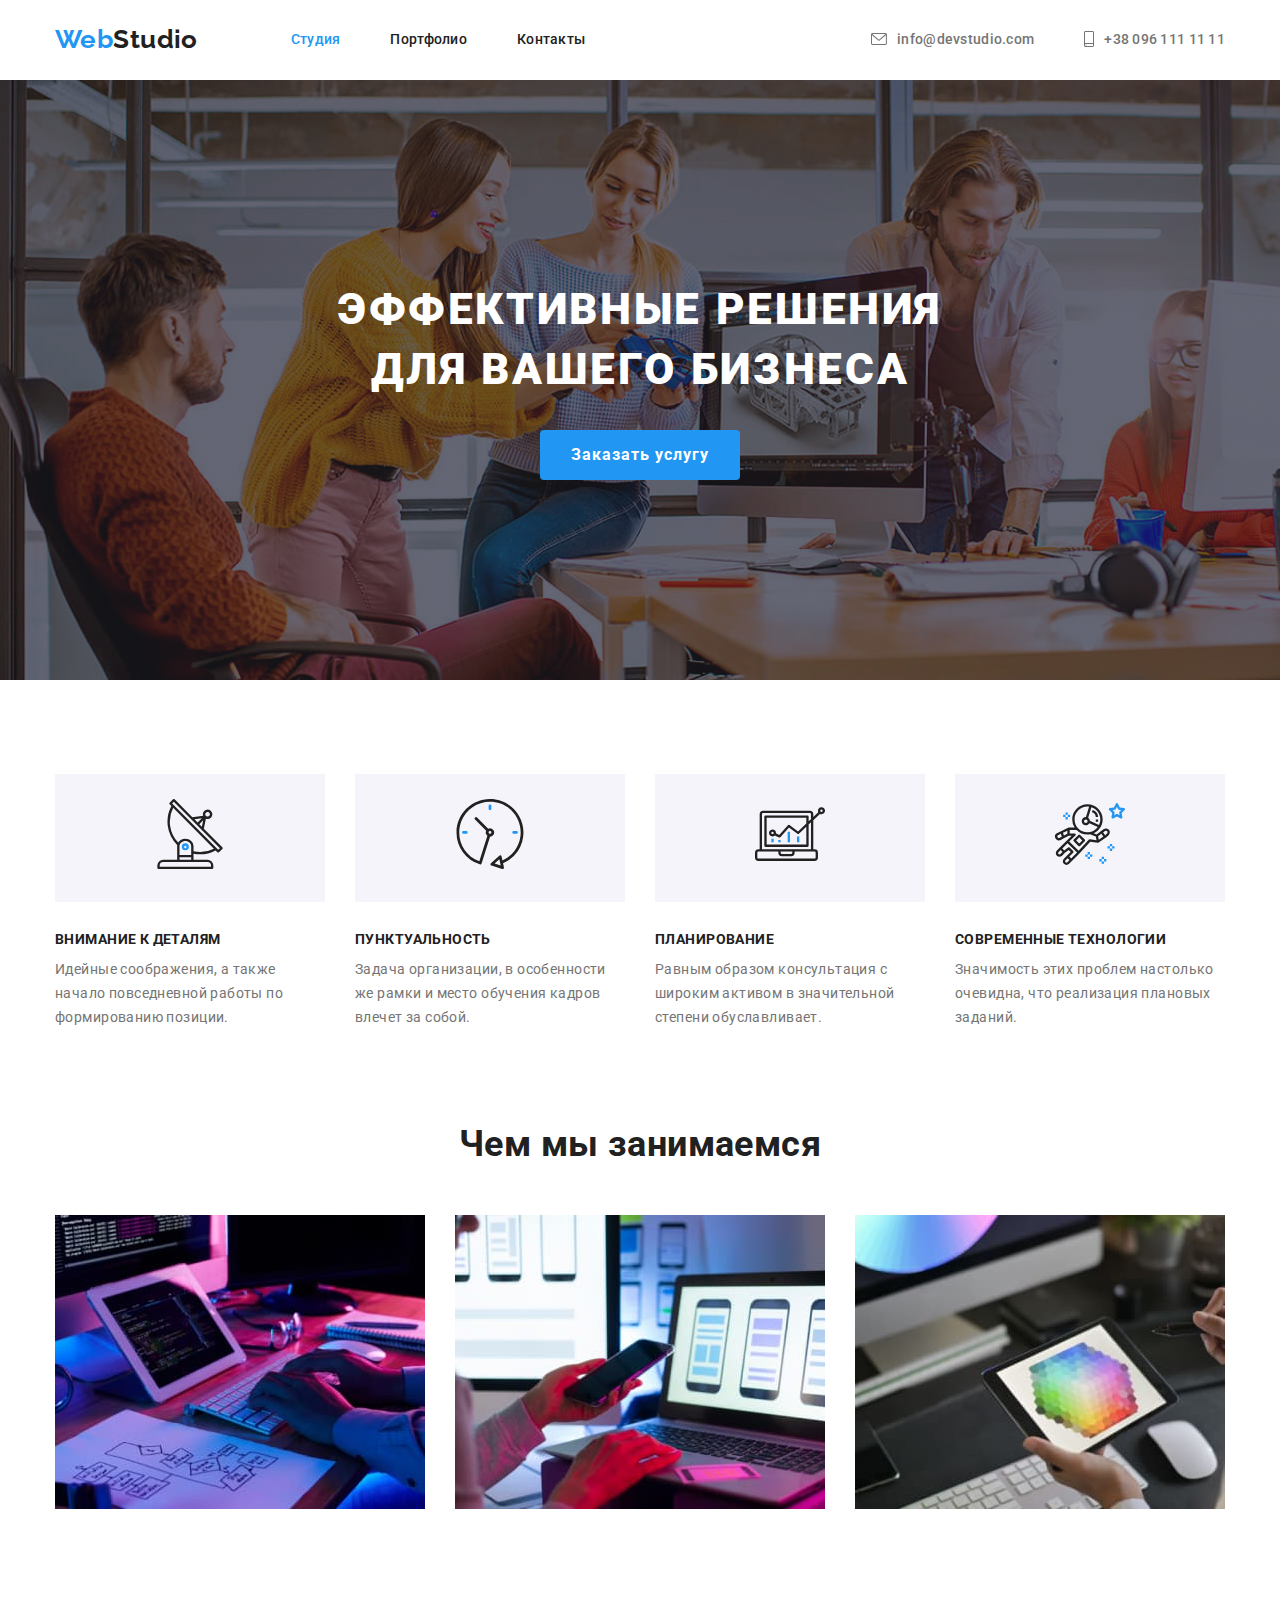
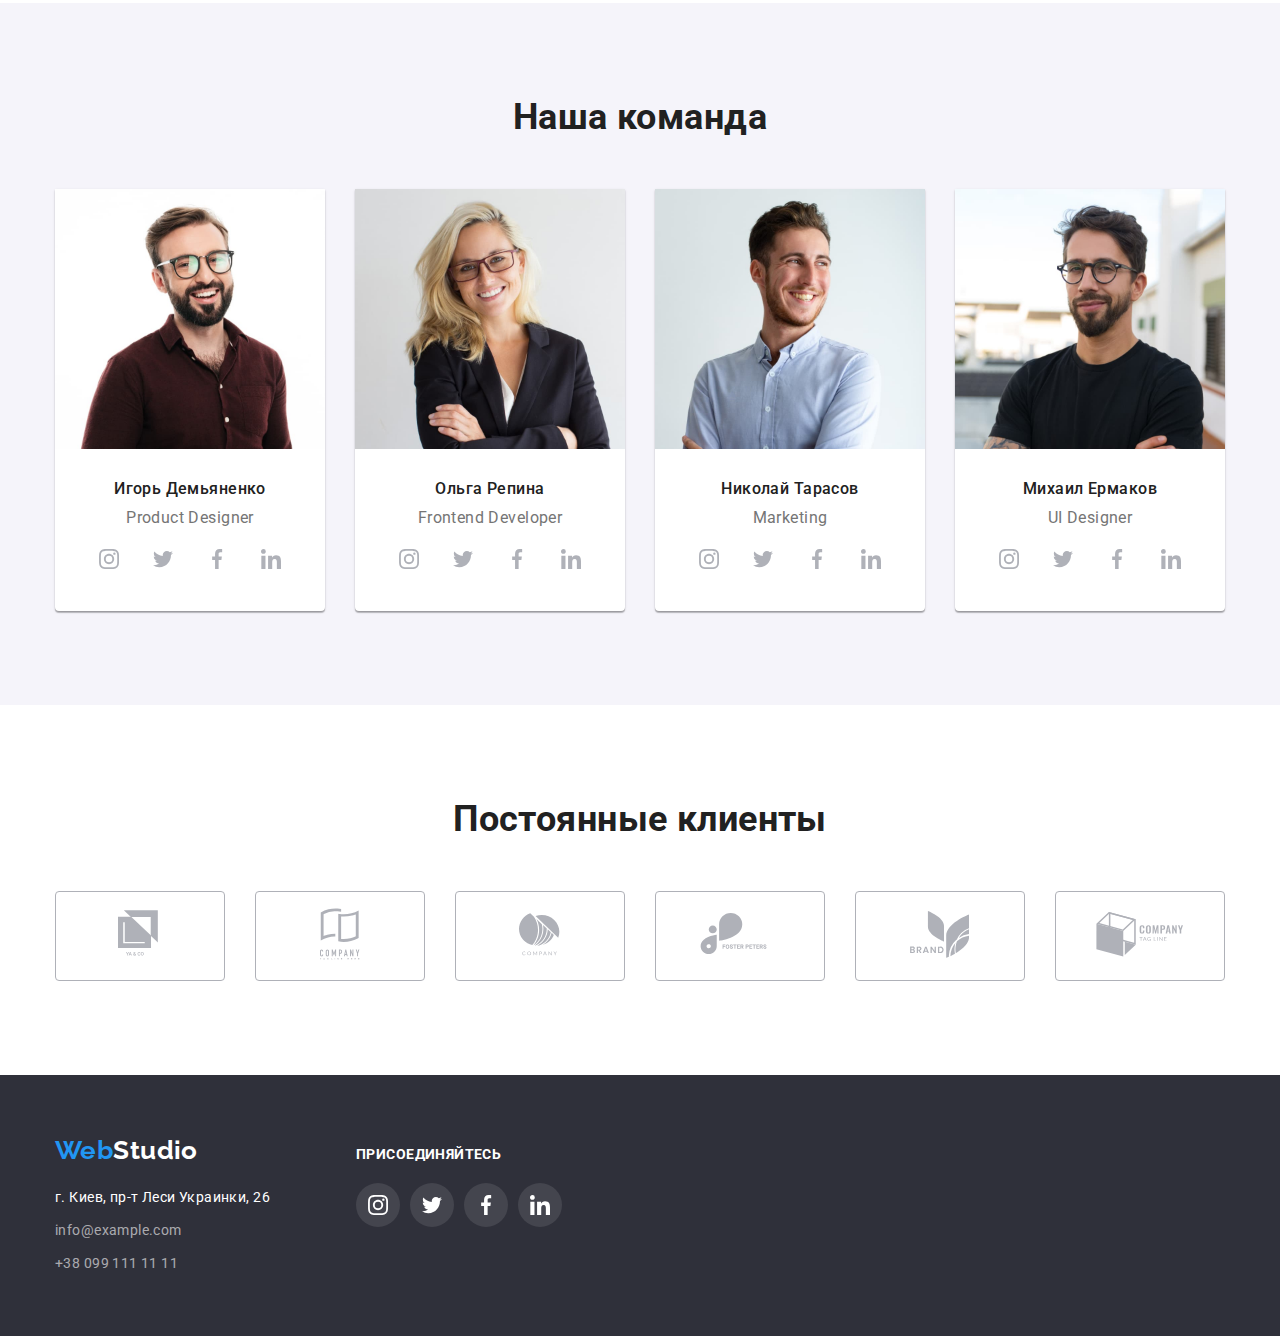
==== index.html @ cd3d58dd "Копия ДЗ3" ====
<!DOCTYPE html>
<html lang="ru">
  <head>
    <meta charset="UTF-8" />
    <meta name="viewport" content="width=device-width, initial-scale=1.0" />
    <title>WebStudio. Studio.</title>

    <!-- Подключаю шрифты проекта -->
    <link
      href="https://fonts.googleapis.com/css2?family=Raleway:wght@700&family=Roboto:wght@400;500;700;900&display=swad"
      rel="stylesheet"
    />

    <!-- Нормализатор из конспекта -->
    <link
      rel="stylesheet"
      href="https://cdnjs.cloudflare.com/ajax/libs/modern-normalize/0.7.0/modern-normalize.min.css"
    />

    <!-- Мой файл стилей -->
    <link rel="stylesheet" href="./css/styles.css" />
  </head>
  <body class="studio-page">
    <!--Верхняя линия-->
    <header class="section header">
      <div class="container topline flexbox">
        <nav class="studio-nav nomargin flexbox">
          <a href="" class="link logo">
            <span class="logo-part-one">Web</span>Studio</a
          >

          <ul class="list studio-list-page flexbox">
            <li class="item">
              <a href="./index.html" class="link current">Студия</a>
            </li>
            <li class="item">
              <a href="./portfolio.html" class="link">Портфолио</a>
            </li>
            <li class="item">
              <a href="" class="link">Контакты</a>
            </li>
          </ul>
        </nav>
        <ul class="list studio-list-contacts flexbox">
          <li class="item">
            <a href="mailto:info@devstudio.com" class="link flexbox">
              <svg class="contact-mail-icon">
                <use href="./images/sprite.svg#icon-envelope"></use>
              </svg>
              info@devstudio.com</a
            >
          </li>
          <li class="item">
            <a href="tel:+380961111111" class="link flexbox">
              <svg class="contact-tell-icon">
                <use href="./images/sprite.svg#icon-smartphone"></use>
              </svg>
              +38 096 111 11 11</a
            >
          </li>
        </ul>
      </div>
    </header>
    <main>
      <!--Шапка-->
      <section class="section primary">
        <div class="background">
          <h1 class="title nomargin">
            Эффективные решения <br />
            для вашего бизнеса
          </h1>
          <!-- <a href="#" class="primary-button">Заказать услугу</a> -->
          <button type="button" class="button">Заказать услугу</button>
        </div>
      </section>

      <!--Особенности-->
      <section class="section features">
        <h2 class="visually-hidden">Особенности</h2>
        <div class="container">
          <ul class="features-list list flexbox">
            <li class="features-card">
              <div class="features-image">
                <svg class="features-icon">
                  <use href="./images/sprite.svg#icon-feature-1"></use>
                </svg>
              </div>
              <h3 class="title">Внимание к деталям</h3>
              <p class="text nomargin">
                Идейные соображения, а также начало повседневной работы по
                формированию позиции.
              </p>
            </li>
            <li class="features-card">
              <div class="features-image">
                <svg class="features-icon">
                  <use href="./images/sprite.svg#icon-feature-2"></use>
                </svg>
              </div>
              <h3 class="title">Пунктуальность</h3>
              <p class="text nomargin">
                Задача организации, в особенности же рамки и место обучения
                кадров влечет за собой.
              </p>
            </li>
            <li class="features-card">
              <div class="features-image">
                <svg class="features-icon">
                  <use href="./images/sprite.svg#icon-feature-3"></use>
                </svg>
              </div>
              <h3 class="title">Планирование</h3>
              <p class="text nomargin">
                Равным образом консультация с широким активом в значительной
                степени обуславливает.
              </p>
            </li>
            <li class="features-card">
              <div class="features-image">
                <svg class="features-icon">
                  <use href="./images/sprite.svg#icon-feature-4"></use>
                </svg>
              </div>
              <h3 class="title">Современные технологии</h3>
              <p class="text nomargin">
                Значимость этих проблем настолько очевидна, что реализация
                плановых заданий.
              </p>
            </li>
          </ul>
        </div>
      </section>

      <!--Чем мы занимаемся-->
      <section class="section activity">
        <div class="container">
          <h2 class="title">Чем мы занимаемся</h2>
          <ul class="list activity-list flexbox wrap">
            <li class="activity-card flexbox">
              <img
                src="./images/ourwork-1.jpg"
                alt="Рабочее место. Видны руки человека на клавиатуре, монитор, планшет, схема на листе бумаги А4."
                width="370"
              />
            </li>
            <li class="activity-card flexbox">
              <img
                src="./images/ourwork-2.jpg"
                alt="Телефон в руке человека. На экране ноутбука три дисплея мобильного телефона."
                width="370"
              />
            </li>
            <li class="activity-card flexbox">
              <img
                src="./images/ourwork-3.jpg"
                alt="Экран ноутбука с цветовой палитрой в виде шестиугольника."
                width="370"
              />
            </li>
          </ul>
        </div>
      </section>

      <!--Наша команда-->
      <section class="section team">
        <div class="container">
          <h2 class="title">Наша команда</h2>
          <ul class="list team-list flexbox wrap">
            <li class="team-card flexbox">
              <img
                src="./images/ourteam-1.jpg"
                alt="Фото члена команды"
                width="270"
              />
              <div class="team-card-title">
                <h3 class="title nomargin">Игорь Демьяненко</h3>

                <p class="text nomargin">Product Designer</p>
                <ul class="list social-list flexbox">
                  <li class="social-item">
                    <a href="" class="social-link flexbox">
                      <svg class="social-icon">
                        <use href="./images/sprite.svg#icon-instagram"></use>
                      </svg>
                    </a>
                  </li>
                  <li class="social-item">
                    <a href="" class="social-link flexbox">
                      <svg class="social-icon">
                        <use href="./images/sprite.svg#icon-twitter"></use>
                      </svg>
                    </a>
                  </li>
                  <li class="social-item">
                    <a href="" class="social-link flexbox">
                      <svg class="social-icon">
                        <use href="./images/sprite.svg#icon-facebook"></use>
                      </svg>
                    </a>
                  </li>
                  <li class="social-item">
                    <a href="" class="social-link flexbox">
                      <svg class="social-icon">
                        <use href="./images/sprite.svg#icon-linkedin"></use>
                      </svg>
                    </a>
                  </li>
                </ul>
              </div>
            </li>
            <li class="team-card flexbox">
              <img
                src="./images/ourteam-2.jpg"
                alt="Член команды"
                width="270"
              />

              <div class="team-card-title">
                <h3 class="title nomargin">Ольга Репина</h3>
                <p class="text nomargin">Frontend Developer</p>
                <ul class="list social-list flexbox">
                  <li class="social-item">
                    <a href="" class="social-link flexbox">
                      <svg class="social-icon">
                        <use href="./images/sprite.svg#icon-instagram"></use>
                      </svg>
                    </a>
                  </li>
                  <li class="social-item">
                    <a href="" class="social-link flexbox">
                      <svg class="social-icon">
                        <use href="./images/sprite.svg#icon-twitter"></use>
                      </svg>
                    </a>
                  </li>
                  <li class="social-item">
                    <a href="" class="social-link flexbox">
                      <svg class="social-icon">
                        <use href="./images/sprite.svg#icon-facebook"></use>
                      </svg>
                    </a>
                  </li>
                  <li class="social-item">
                    <a href="" class="social-link flexbox">
                      <svg class="social-icon">
                        <use href="./images/sprite.svg#icon-linkedin"></use>
                      </svg>
                    </a>
                  </li>
                </ul>
              </div>
            </li>
            <li class="team-card flexbox">
              <img
                src="./images/ourteam-3.jpg"
                alt="Член команды"
                width="270"
              />

              <div class="team-card-title">
                <h3 class="title nomargin">Николай Тарасов</h3>

                <p class="text nomargin">Marketing</p>
                <ul class="list social-list flexbox">
                  <li class="social-item">
                    <a href="" class="social-link flexbox">
                      <svg class="social-icon">
                        <use href="./images/sprite.svg#icon-instagram"></use>
                      </svg>
                    </a>
                  </li>
                  <li class="social-item">
                    <a href="" class="social-link flexbox">
                      <svg class="social-icon">
                        <use href="./images/sprite.svg#icon-twitter"></use>
                      </svg>
                    </a>
                  </li>
                  <li class="social-item">
                    <a href="" class="social-link flexbox">
                      <svg class="social-icon">
                        <use href="./images/sprite.svg#icon-facebook"></use>
                      </svg>
                    </a>
                  </li>
                  <li class="social-item">
                    <a href="" class="social-link flexbox">
                      <svg class="social-icon">
                        <use href="./images/sprite.svg#icon-linkedin"></use>
                      </svg>
                    </a>
                  </li>
                </ul>
              </div>
            </li>
            <li class="team-card flexbox">
              <img
                src="./images/ourteam-4.jpg"
                alt="Член команды"
                width="270"
              />

              <div class="team-card-title">
                <h3 class="title nomargin">Михаил Ермаков</h3>

                <p class="text nomargin">UI Designer</p>
                <ul class="list social-list flexbox">
                  <li class="social-item">
                    <a href="" class="social-link flexbox">
                      <svg class="social-icon">
                        <use href="./images/sprite.svg#icon-instagram"></use>
                      </svg>
                    </a>
                  </li>
                  <li class="social-item">
                    <a href="" class="social-link flexbox">
                      <svg class="social-icon">
                        <use href="./images/sprite.svg#icon-twitter"></use>
                      </svg>
                    </a>
                  </li>
                  <li class="social-item">
                    <a href="" class="social-link flexbox">
                      <svg class="social-icon">
                        <use href="./images/sprite.svg#icon-facebook"></use>
                      </svg>
                    </a>
                  </li>
                  <li class="social-item">
                    <a href="" class="social-link flexbox">
                      <svg class="social-icon">
                        <use href="./images/sprite.svg#icon-linkedin"></use>
                      </svg>
                    </a>
                  </li>
                </ul>
              </div>
            </li>
          </ul>
        </div>
      </section>
    </main>
    <section class="section clients">
      <div class="container">
        <h2 class="title">Постоянные клиенты</h2>
        <ul class="list clients-list flexbox wrap">
          <li class="item flexbox">
            <a href="" class="link client-link">
              <svg class="client-icon" width="44px" height="49px">
                <use href="./images/sprite.svg#icon-logo-1"></use>
              </svg>
            </a>
          </li>
          <li class="item flexbox">
            <a href="" class="link client-link"
              ><svg class="client-icon" width="40px" height="52px">
                <use href="./images/sprite.svg#icon-logo-2"></use>
              </svg>
            </a>
          </li>
          <li class="item flexbox">
            <a href="" class="link client-link"
              ><svg class="client-icon" width="41px" height="43px">
                <use href="./images/sprite.svg#icon-logo-3"></use>
              </svg>
            </a>
          </li>
          <li class="item flexbox">
            <a href="" class="link client-link"
              ><svg class="client-icon" width="80px" height="42px">
                <use href="./images/sprite.svg#icon-logo-4"></use>
              </svg>
            </a>
          </li>
          <li class="item flexbox">
            <a href="" class="link client-link"
              ><svg class="client-icon" width="59px" height="47px">
                <use href="./images/sprite.svg#icon-logo-5"></use>
              </svg>
            </a>
          </li>
          <li class="item flexbox">
            <a href="" class="link client-link"
              ><svg class="client-icon" width="88px" height="45px">
                <use href="./images/sprite.svg#icon-logo-6"></use>
              </svg>
            </a>
          </li>
        </ul>
      </div>
    </section>
    <footer class="section footer">
      <div class="container flexbox">
        <div class="footer-contacts">
          <a href="" class="link logo">
            <span class="logo-part-one">Web</span
            ><span class="logo-part-two">Studio</span></a
          >

          <address class="footer-address .nomargin">
            <p class="address-mail nomargin">г. Киев, пр-т Леси Украинки, 26</p>
            <a href="mailto:info@example.com" class="link address-email"
              >info@example.com
            </a>
            <a href="tel:+380991111111" class="link address-tel"
              >+38 099 111 11 11</a
            >
          </address>
        </div>
        <div class="footer-social">
          <p class="nomargin text">Присоединяйтесь</p>
          <ul class="list social-list flexbox">
            <li class="social-item">
              <a href="" class="social-link flexbox">
                <svg class="social-icon">
                  <use href="./images/sprite.svg#icon-instagram"></use>
                </svg>
              </a>
            </li>
            <li class="social-item">
              <a href="" class="social-link flexbox">
                <svg class="social-icon">
                  <use href="./images/sprite.svg#icon-twitter"></use>
                </svg>
              </a>
            </li>
            <li class="social-item">
              <a href="" class="social-link flexbox">
                <svg class="social-icon">
                  <use href="./images/sprite.svg#icon-facebook"></use>
                </svg>
              </a>
            </li>
            <li class="social-item">
              <a href="" class="social-link flexbox">
                <svg class="social-icon">
                  <use href="./images/sprite.svg#icon-linkedin"></use>
                </svg>
              </a>
            </li>
          </ul>
        </div>
      </div>
    </footer>
  </body>
</html>
---- css/styles.css ----
/* Делаю пока все во одном файле, позже по необходимости могу разделить на общий и постраничные файлы css */

/* текст цвет основной #757575 */
/* текст цвет заголовков #212121 */
/* текст цвет акцент #2196F3 */
/* текст цвет белый #FFFFFF*/
/* фон основной белый #FFFFFF */
/* фон серый  #F5F4FA */
/* фон акцент #2196F3 */
/* фон секции шапка, подвал #2F303A */
/* цвета логотипа #000000  #2196F3 #FFFFFF */

/* Шрифты: все normal
/* Roboto 400, 500, 700, 900  */
/* Raleway 700 */
/* letter-spacing: 0.03em общий текст*/
/* letter-spacing: 0.02em навигация  */
/* letter-spacing: 0.06em секция шапки */
:root {
  --text-main: #757575;
  --text-header: #212121;
  --text-accent: #2196f3;
  --text-white: #ffffff;
  --text-address: rgba(255, 255, 255, 0.6);
  --bgd-primary: #ffffff;
  --bgd-second: #f5f4fa;
  --bgd-accent: #2196f3;
  --bgd-border: #eeeeee;
  --bgd-line: #ececec;
  --bgd-header-footer: #2f303a;
  --bdg-social: rgba(255, 255, 255, 0.1);
  --bgd-icon: #afb1b8;
  --bgd-footer-icon: rgba(255, 255, 255, 0.1);
}
/* Пока отдельно указала белый цвет  для фона и для текста */
/* Разные переменные, если нужно будет поменять переменную цвета текста, не затронет цвет фона и наоборот */

/* Общие параметры на страницах index.html, protfolio.html */

/* Убираем у всех img специфические зазоры */
img {
  display: block;
  max-width: 100%;
  height: auto;
}

/* Убираем символы списка и паддинги списков*/
.list {
  list-style: none;
  padding: 0px;
  margin: 0px;
}

/* Убираю подчеркивания под ссылками */
.link {
  text-decoration: none;
  margin: 0px;
}

.visually-hidden {
  position: absolute;
  width: 1px;
  height: 1px;
  margin: -1px;
  border: 0;
  padding: 0;
  clip: rect(0 0 0 0);
  overflow: hidden;
}

/* Убираем марджины у списков, заголовков, ссылках, адресах по классу nomargin */
.nomargin,
.title {
  margin: 0px;
}

.flexbox {
  display: flex;
}

.wrap {
  flex-wrap: wrap;
}

/* Марджины для секций и центрирование */
.section {
  margin-left: auto;
  margin-right: auto;
  text-align: center;
}

/* Параметры основного контейнера макета */
.container {
  width: 1200px;
  margin-left: auto;
  margin-right: auto;
  padding-left: 15px;
  padding-right: 15px;
}

/* Общие параметры для страниц index и portfolio */
.studio-page,
.portfolio-page {
  font-family: Roboto, sans-serif;
  font-style: normal;
  font-size: 14px;
  color: var(--text-main);
  letter-spacing: 0.03em;
}

/* Параметры фона секций шапка и подвал */
.primary,
.footer {
  background-color: var(--bgd-header-footer);
}

/* Паддинги для секций */
.features,
.team,
.clients,
.portfolio {
  padding-top: 94px;
  padding-bottom: 94px;
}

/* Паддинг секции "Чем мы занимаемся" */
.activity {
  padding-bottom: 94px;
}

.portfolio {
  border-top: 1px solid var(--bgd-line);
}

.background {
  max-width: 1600px;
  margin-right: auto;
  margin-left: auto;
}

.topline {
  align-items: center;
  justify-content: space-between;
  padding-top: 24px;
  padding-bottom: 25px;
}
/* Правый марджин между логотипом и ссылками на страницы в основном nav */
.studio-nav .logo {
  margin-right: 93px;
}

.studio-nav {
  align-items: center;
}

/* Правые марджины внутри списков из nav и списка контактов */
.studio-list-page > .item:not(:last-child),
.studio-list-contacts > .item:not(:last-child) {
  margin-right: 50px;
}

/* Параметры заголовков h2 страницы index.html*/
.title {
  color: var(--text-header);
  font-weight: bold;
  font-size: 36px;
  line-height: 1.16;
}

/* Параметры логотипа */
.logo {
  font-family: Raleway, sans-serif;
  color: var(--text-header);
  font-weight: 700;
  font-size: 26px;
  line-height: 1.19;
}

/* Цвет первой части логотипа */
.logo-part-one {
  color: var(--text-accent);
}

/* Цвет второй части логотипа для футтера */
.logo-part-two {
  color: var(--text-white);
}

/* Параметры ссылок навигации по сайту */
.studio-list-page .link {
  color: var(--text-header);
}

/* Параметры ссылок для обратной связи */
.studio-list-contacts .link {
  color: var(--text-main);
}

.contact-mail-icon {
  margin-right: 10px;
  width: 16px;
  height: 12px;
}

.contact-tell-icon {
  margin-right: 10px;
  width: 10px;
  height: 16px;
}

.studio-list-contacts .link {
  align-items: center;
}

/* Общие параметры для двух списков верхней линии */
.studio-list-page,
.studio-list-contacts {
  letter-spacing: 0.02em;
  font-weight: 500;
}

/*  hover и focus для ссылок навигации по сайту*/
.header .link.current,
.header .link:hover,
.header .link:focus {
  color: var(--text-accent);
  --color3: var(--text-accent);
}

/* Параметры секции Шапка */
.background {
  margin-top: 0px;
  margin-bottom: 0px;
  padding: 200px 0px;

  height: 600px;
  background-image: linear-gradient(
      to right,
      rgba(47, 48, 58, 0.4),
      rgba(47, 48, 58, 0.4)
    ),
    url('../images/primary.jpg');
}

/* Параметры заголовка h1 на странице Studio */
.primary .title {
  margin-bottom: 30px;

  color: var(--text-white);
  font-weight: 900;
  font-size: 44px;
  line-height: 1.36;
  letter-spacing: 0.06em;

  text-transform: uppercase;
}

/* Параметры кнопки в секции Шапка*/
.primary .button {
  padding: 10px;
  min-width: 200px;
  color: var(--text-white);
  font-family: inherit;
  font-weight: 700;
  font-size: 16px;
  line-height: 1.87;
  letter-spacing: 0.06em;

  border: none;
  border-radius: 4px;
  background-color: var(--bgd-accent);
  cursor: pointer;
}

.features-list {
  justify-content: space-between;
}

/* Параметры заголовка h2 в секции Особенности для того, чтобы скрыть */
.features > .title {
  color: var(--text-white);
}

.features-card > .title {
  margin-bottom: 10px;

  color: var(--text-header);
  font-weight: bold;
  font-size: 14px;
  line-height: 1.14;
  text-transform: uppercase;
}

/* Параметры пункта списка Особенности */
.features-card {
  /* width: 270px; */
  width: calc((100% - 30px * 3) / 4);
  text-align: start;
  line-height: 1.71;
}

.features-image {
  background-color: var(--bgd-second);
  margin-bottom: 30px;
  padding-top: 25px;
  padding-bottom: 25px;
  text-align: center;
}

.features-icon {
  width: 70px;
  height: 70px;
}

/* Параметры заголовка в секции Чем мы занимаемся */
.activity .title {
  margin-bottom: 50px;
}

/* Параметры пункта списка  в секции Чем мы занимаемся */
/* Делаю центрирование img в div, важно при использовании*/
/* calc для изменения ширины основного контейнера */
.activity-card {
  justify-content: center;
  width: calc((100% - 30px * 2) / 3);
}

.activity-card:not(:nth-child(3n)) {
  margin-right: 30px;
}

/* Параметры секции Наша команда */
.team {
  background-color: var(--bgd-second);
}

/* Параметры заголовка в секции Наша команда */
.team > .container > .title {
  margin-bottom: 50px;
}

.team-card-image {
  justify-content: center;
}
/* Контейнер для подписей в пунктах - карточках Наша команда */
.team-card-title {
  padding-top: 30px;
  padding-bottom: 30px;
}

/* Параметры пунктов в списке секции Наша команда */
.team-card {
  flex-direction: column;
  align-items: center;
  width: calc((100% - 30px * 3) / 4);

  background-color: var(--bgd-primary);
  border-radius: 0px 0px 4px 4px;
  box-shadow: 0px 1px 3px rgba(0, 0, 0, 0.12), 0px 1px 1px rgba(0, 0, 0, 0.14),
    0px 2px 1px rgba(0, 0, 0, 0.2);
}

.team-card:not(:nth-child(4n)) {
  margin-right: 30px;
}

/*Параметры заголовка под фото членов команды  */
.team-card-title > .title {
  margin-bottom: 10px;

  color: var(--text-header);
  font-weight: 500;
  font-size: 16px;
  line-height: 1.19;
}

/* Параметры для записи - должности члена команды */
.team-card-title > .text {
  color: var(--text-main);
  font-weight: normal;
  font-size: 16px;
  line-height: 1.19;
  margin-bottom: 10px;
}

.social-item:not(:nth-child(4)) {
  margin-right: 10px;
}

.social-icon {
  width: 20px;
  height: 20px;
}

.social-link {
  width: 44px;
  height: 44px;
  border-radius: 50%;
  justify-content: center;
  align-items: center;
}

.team .social-link {
  background-color: var(--bgd-footer-icon);
  --color4: var(--bgd-icon);
}

.team .social-link:hover {
  background-color: var(--bgd-accent);
  --color4: var(--text-white);
}

.clients .item {
  justify-content: center;
  align-items: center;
}
.clients .title {
  margin-bottom: 50px;
}

.clients-list > .item {
  width: calc((100% - 30px * 5) / 6);
  height: 90px;
  border: 1px solid var(--bgd-icon);
  box-sizing: border-box;
  border-radius: 4px;
}

.clients-list .item:not(:nth-child(6n)) {
  margin-right: 30px;
}

.client-link:hover {
  --color4: var(--bgd-accent);
}

.address-mail {
  margin-top: 0px;
  margin-bottom: 9px;

  color: var(--text-white);
  font-style: normal;
  font-weight: 400;
  line-height: 1.71;
}

.address-email,
.address-tel {
  display: block;

  color: var(--text-address);
  font-style: normal;
  font-weight: 400;
  line-height: 1.71;
}

.address-email {
  margin-bottom: 9px;
}

/* Паддинг для футтера */
.footer {
  padding-top: 60px;
  padding-bottom: 60px;
}

.footer .flexbox {
  align-items: baseline;
}

.footer .logo {
  display: block;
  margin-bottom: 20px;
}

.footer-contacts {
  margin-right: 70px;
  min-width: 231px;
  text-align: start;
}

.footer-social > .text {
  margin-bottom: 20px;
  text-align: start;
  color: var(--text-white);
  text-transform: uppercase;
  font-weight: 700;
  line-height: 1.14;
}

.footer .social-link {
  background-color: var(--bgd-footer-icon);
  --color4: var(--text-white);
  align-items: center;
}

.footer .social-link:hover {
  background-color: var(--bgd-accent);
}

/* Параметры для страницы портфолио */
.portfolio-filter {
  justify-content: center;
}

/* Марджины и паддинги для пунктов списка фильтров в верхней части секции Портфолио*/
.portfolio-filter {
  margin-bottom: 34px;
  margin-right: auto;
  margin-left: auto;
  padding-bottom: 16px;
  /* cursor: pointer; */
}

/* Параметры конопок-фильтров в портфолио  */
.portfolio-filter .button {
  align-items: flex-start;
  margin-right: 8px;
  padding: 6px 22px;

  color: var(--text-header);
  font-weight: 500;
  font-size: 16px;
  line-height: 1.62;
  letter-spacing: 0.03em;
  text-align: center;

  background-color: var(--bgd-second);
  border: none;
  border-radius: 4px;
  cursor: pointer;
}

.portfolio-filter .button:hover,
.portfolio-filter .button:focus {
  color: var(--text-white);
  background-color: var(--bgd-accent);
}

/* Марджины для сетки многострочного контейнера */
.portfolio-card:not(:nth-child(3n)) {
  margin-right: 30px;
}
.portfolio-card:not(:nth-last-child(-n + 3)) {
  margin-bottom: 30px;
}

/* Размеры для карточки портфолио */
/* Без фиксированной высоты при добавлении новой карточки меняется размер в последнем ряду */
.portfolio-card {
  width: calc((100% - 2 * 30px) / 3);
}

/* Заголовки под карточками в списке Портфолио */
.portfolio-card .title {
  margin-bottom: 4px;

  color: var(--text-header);
  font-weight: 700;
  font-size: 18px;
  line-height: 2;
  letter-spacing: 0.06em;
}

/* Скрываем заголовок секции Портфолио цветом в фон */
.portfolio > .title {
  color: var(--text-white);
}

/* Делаю бордер для части карточки */
.portfolio-card-title {
  padding: 20px 24px;
  border-right: 1px solid var(--bgd-border);
  border-bottom: 1px solid var(--bgd-border);
  border-left: 1px solid var(--bgd-border);
  text-align: start;
}

/*  Параметры пунктов фильтров для портфолио */
.portfolio-card-title .text {
  color: var(--text-main);
  font-weight: 400;
  font-size: 16px;
  line-height: 1.87;
}

.portfolio-link {
  display: block;
}

.portfolio-link:hover {
  box-shadow: 0px 1px 1px rgba(0, 0, 0, 0.12), 0px 4px 4px rgba(0, 0, 0, 0.06),
    1px 4px 6px rgba(0, 0, 0, 0.16);
}

/* ...........Для тестирования.................. */

/* .container,
.features-card,
.team-card,
.activity-card,
.portfolio-card,
.social-item,
.footer-social,
.features-image {
  outline: 2px solid green !important;
} */
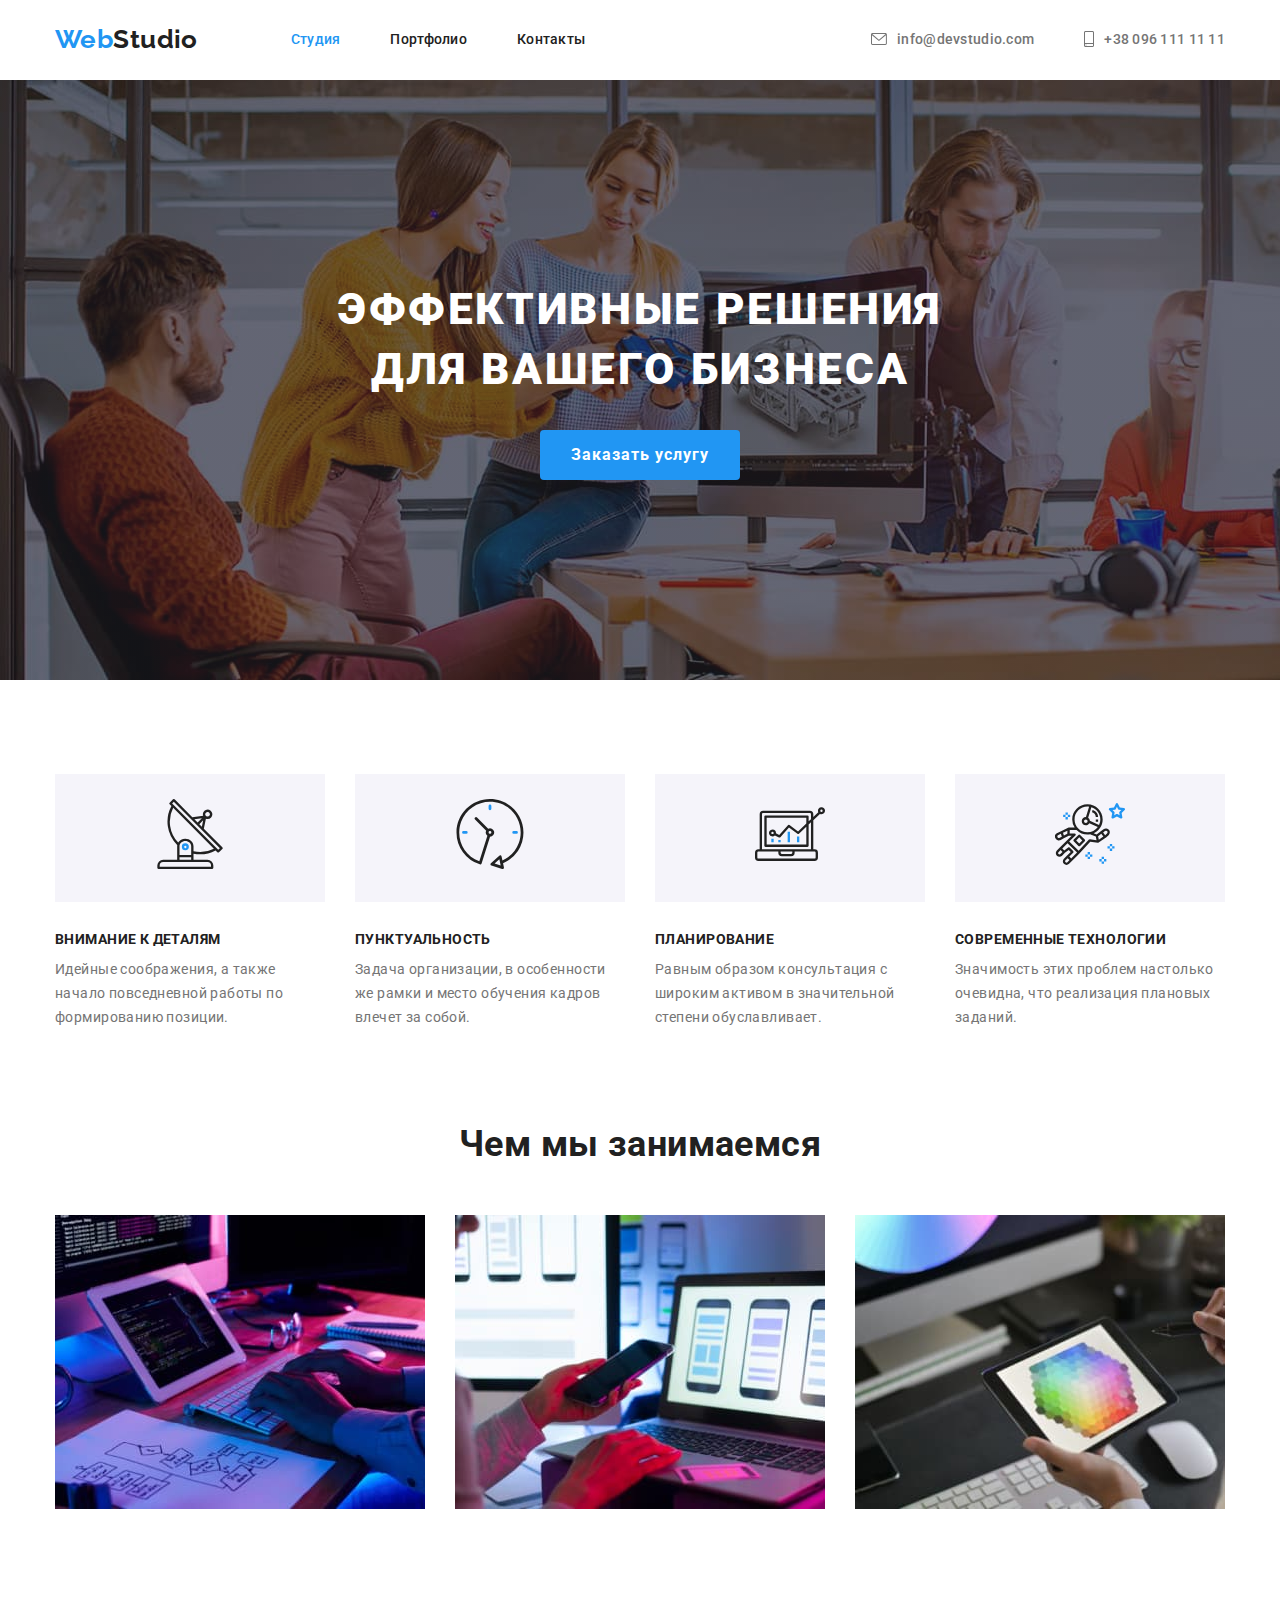
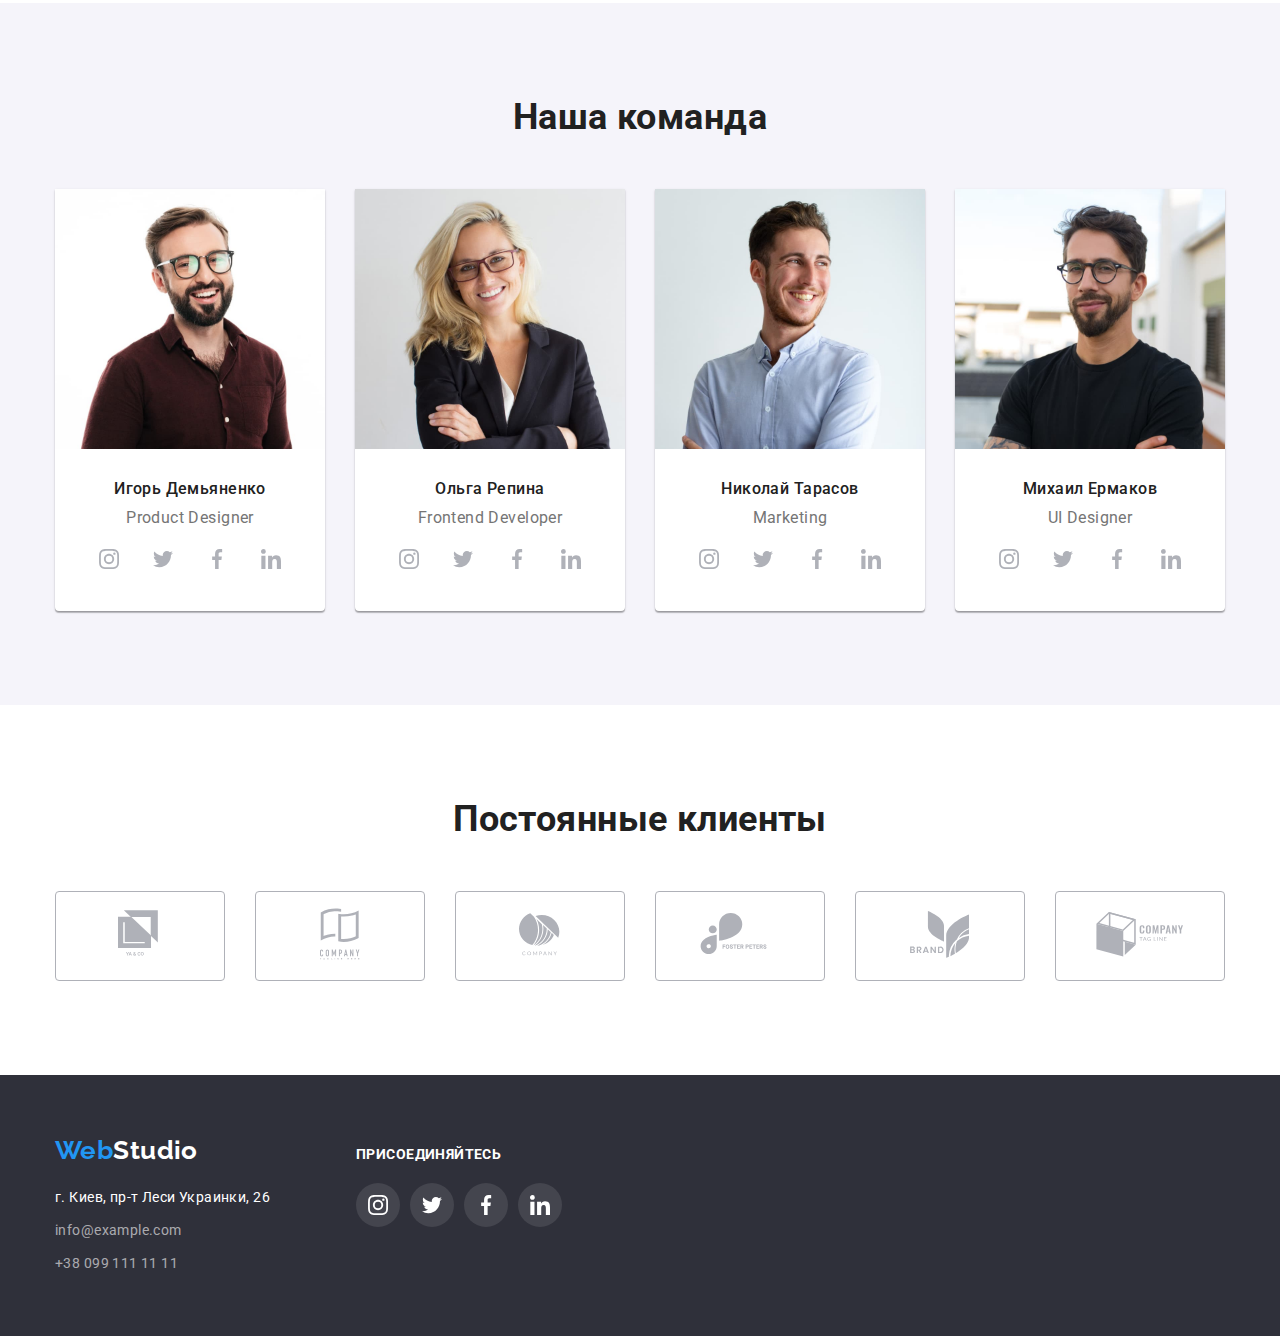
==== commit 012df1d5: "Из ДЗ4" ====
--- a/index.html
+++ b/index.html
@@ -339,56 +339,60 @@
           </ul>
         </div>
       </section>
+
+      <!-- Постоянные клиенты -->
+      <section class="section clients">
+        <div class="container">
+          <h2 class="title">Постоянные клиенты</h2>
+          <ul class="list clients-list flexbox wrap">
+            <li class="item flexbox">
+              <a href="" class="link client-link">
+                <svg class="client-icon" width="44px" height="49px">
+                  <use href="./images/sprite.svg#icon-logo-1"></use>
+                </svg>
+              </a>
+            </li>
+            <li class="item flexbox">
+              <a href="" class="link client-link"
+                ><svg class="client-icon" width="40px" height="52px">
+                  <use href="./images/sprite.svg#icon-logo-2"></use>
+                </svg>
+              </a>
+            </li>
+            <li class="item flexbox">
+              <a href="" class="link client-link"
+                ><svg class="client-icon" width="41px" height="43px">
+                  <use href="./images/sprite.svg#icon-logo-3"></use>
+                </svg>
+              </a>
+            </li>
+            <li class="item flexbox">
+              <a href="" class="link client-link"
+                ><svg class="client-icon" width="80px" height="42px">
+                  <use href="./images/sprite.svg#icon-logo-4"></use>
+                </svg>
+              </a>
+            </li>
+            <li class="item flexbox">
+              <a href="" class="link client-link"
+                ><svg class="client-icon" width="59px" height="47px">
+                  <use href="./images/sprite.svg#icon-logo-5"></use>
+                </svg>
+              </a>
+            </li>
+            <li class="item flexbox">
+              <a href="" class="link client-link"
+                ><svg class="client-icon" width="88px" height="45px">
+                  <use href="./images/sprite.svg#icon-logo-6"></use>
+                </svg>
+              </a>
+            </li>
+          </ul>
+        </div>
+      </section>
     </main>
-    <section class="section clients">
-      <div class="container">
-        <h2 class="title">Постоянные клиенты</h2>
-        <ul class="list clients-list flexbox wrap">
-          <li class="item flexbox">
-            <a href="" class="link client-link">
-              <svg class="client-icon" width="44px" height="49px">
-                <use href="./images/sprite.svg#icon-logo-1"></use>
-              </svg>
-            </a>
-          </li>
-          <li class="item flexbox">
-            <a href="" class="link client-link"
-              ><svg class="client-icon" width="40px" height="52px">
-                <use href="./images/sprite.svg#icon-logo-2"></use>
-              </svg>
-            </a>
-          </li>
-          <li class="item flexbox">
-            <a href="" class="link client-link"
-              ><svg class="client-icon" width="41px" height="43px">
-                <use href="./images/sprite.svg#icon-logo-3"></use>
-              </svg>
-            </a>
-          </li>
-          <li class="item flexbox">
-            <a href="" class="link client-link"
-              ><svg class="client-icon" width="80px" height="42px">
-                <use href="./images/sprite.svg#icon-logo-4"></use>
-              </svg>
-            </a>
-          </li>
-          <li class="item flexbox">
-            <a href="" class="link client-link"
-              ><svg class="client-icon" width="59px" height="47px">
-                <use href="./images/sprite.svg#icon-logo-5"></use>
-              </svg>
-            </a>
-          </li>
-          <li class="item flexbox">
-            <a href="" class="link client-link"
-              ><svg class="client-icon" width="88px" height="45px">
-                <use href="./images/sprite.svg#icon-logo-6"></use>
-              </svg>
-            </a>
-          </li>
-        </ul>
-      </div>
-    </section>
+
+    <!-- Подвал -->
     <footer class="section footer">
       <div class="container flexbox">
         <div class="footer-contacts">
--- a/css/styles.css
+++ b/css/styles.css
@@ -37,26 +37,27 @@
 
 /* Общие параметры на страницах index.html, protfolio.html */
 
-/* Убираем у всех img специфические зазоры */
+/* Общее - контентные изображения */
 img {
   display: block;
   max-width: 100%;
   height: auto;
 }
 
-/* Убираем символы списка и паддинги списков*/
+/* Общее - списки*/
 .list {
   list-style: none;
   padding: 0px;
   margin: 0px;
 }
 
-/* Убираю подчеркивания под ссылками */
+/* Общее - ссылки */
 .link {
   text-decoration: none;
   margin: 0px;
 }
 
+/* Общее - скрыть объект */
 .visually-hidden {
   position: absolute;
   width: 1px;
@@ -68,12 +69,20 @@
   overflow: hidden;
 }
 
-/* Убираем марджины у списков, заголовков, ссылках, адресах по классу nomargin */
+/* Общее - без марджинов */
 .nomargin,
 .title {
   margin: 0px;
 }
 
+/* Общее - заголовки*/
+.title {
+  color: var(--text-header);
+  font-weight: bold;
+  font-size: 36px;
+  line-height: 1.16;
+}
+
 .flexbox {
   display: flex;
 }
@@ -82,14 +91,14 @@
   flex-wrap: wrap;
 }
 
-/* Марджины для секций и центрирование */
+/* Общее - секции*/
 .section {
   margin-left: auto;
   margin-right: auto;
   text-align: center;
 }
 
-/* Параметры основного контейнера макета */
+/* Общее - основной контейнер */
 .container {
   width: 1200px;
   margin-left: auto;
@@ -108,13 +117,13 @@
   letter-spacing: 0.03em;
 }
 
-/* Параметры фона секций шапка и подвал */
+/* Общее шапка и подвал */
 .primary,
 .footer {
   background-color: var(--bgd-header-footer);
 }
 
-/* Паддинги для секций */
+/* Общее - паддинги секций */
 .features,
 .team,
 .clients,
@@ -159,15 +168,7 @@
   margin-right: 50px;
 }
 
-/* Параметры заголовков h2 страницы index.html*/
-.title {
-  color: var(--text-header);
-  font-weight: bold;
-  font-size: 36px;
-  line-height: 1.16;
-}
-
-/* Параметры логотипа */
+/* Логотип в хедере*/
 .logo {
   font-family: Raleway, sans-serif;
   color: var(--text-header);
@@ -175,12 +176,10 @@
   font-size: 26px;
   line-height: 1.19;
 }
-
 /* Цвет первой части логотипа */
 .logo-part-one {
   color: var(--text-accent);
 }
-
 /* Цвет второй части логотипа для футтера */
 .logo-part-two {
   color: var(--text-white);
@@ -196,12 +195,12 @@
   color: var(--text-main);
 }
 
+/* Иконки в хедере */
 .contact-mail-icon {
   margin-right: 10px;
   width: 16px;
   height: 12px;
 }
-
 .contact-tell-icon {
   margin-right: 10px;
   width: 10px;
@@ -220,14 +219,16 @@
 }
 
 /*  hover и focus для ссылок навигации по сайту*/
-.header .link.current,
-.header .link:hover,
-.header .link:focus {
+.link.current,
+.studio-list-page .link:hover,
+.studio-list-page .link:focus,
+.studio-list-contacts .link:hover,
+.studio-list-contacts .link:focus {
   color: var(--text-accent);
   --color3: var(--text-accent);
 }
 
-/* Параметры секции Шапка */
+/*Секция Шапка */
 .background {
   margin-top: 0px;
   margin-bottom: 0px;
@@ -272,33 +273,27 @@
   cursor: pointer;
 }
 
+/* Секция Особенности */
 .features-list {
   justify-content: space-between;
 }
 
-/* Параметры заголовка h2 в секции Особенности для того, чтобы скрыть */
-.features > .title {
-  color: var(--text-white);
-}
-
-.features-card > .title {
-  margin-bottom: 10px;
-
-  color: var(--text-header);
-  font-weight: bold;
-  font-size: 14px;
-  line-height: 1.14;
-  text-transform: uppercase;
-}
-
-/* Параметры пункта списка Особенности */
+/* Карточка Особенности */
 .features-card {
   /* width: 270px; */
   width: calc((100% - 30px * 3) / 4);
   text-align: start;
   line-height: 1.71;
 }
-
+.features-card > .title {
+  margin-bottom: 10px;
+
+  color: var(--text-header);
+  font-weight: bold;
+  font-size: 14px;
+  line-height: 1.14;
+  text-transform: uppercase;
+}
 .features-image {
   background-color: var(--bgd-second);
   margin-bottom: 30px;
@@ -306,49 +301,37 @@
   padding-bottom: 25px;
   text-align: center;
 }
-
 .features-icon {
   width: 70px;
   height: 70px;
 }
 
-/* Параметры заголовка в секции Чем мы занимаемся */
+/* Секция Чем мы занимаемся */
 .activity .title {
   margin-bottom: 50px;
 }
 
-/* Параметры пункта списка  в секции Чем мы занимаемся */
-/* Делаю центрирование img в div, важно при использовании*/
-/* calc для изменения ширины основного контейнера */
+/* Карточка - наша деятельность */
 .activity-card {
   justify-content: center;
   width: calc((100% - 30px * 2) / 3);
 }
-
 .activity-card:not(:nth-child(3n)) {
   margin-right: 30px;
 }
 
-/* Параметры секции Наша команда */
+/* Секция Наша команда */
 .team {
   background-color: var(--bgd-second);
 }
-
-/* Параметры заголовка в секции Наша команда */
 .team > .container > .title {
   margin-bottom: 50px;
 }
-
 .team-card-image {
   justify-content: center;
 }
-/* Контейнер для подписей в пунктах - карточках Наша команда */
-.team-card-title {
-  padding-top: 30px;
-  padding-bottom: 30px;
-}
-
-/* Параметры пунктов в списке секции Наша команда */
+
+/* Карточка Наша команда */
 .team-card {
   flex-direction: column;
   align-items: center;
@@ -364,7 +347,11 @@
   margin-right: 30px;
 }
 
-/*Параметры заголовка под фото членов команды  */
+/*Раздел с текстом под фото в карточке Наша команда  */
+.team-card-title {
+  padding-top: 30px;
+  padding-bottom: 30px;
+}
 .team-card-title > .title {
   margin-bottom: 10px;
 
@@ -374,7 +361,7 @@
   line-height: 1.19;
 }
 
-/* Параметры для записи - должности члена команды */
+/*Текст-доложность в карточке Наша команда */
 .team-card-title > .text {
   color: var(--text-main);
   font-weight: normal;
@@ -383,15 +370,14 @@
   margin-bottom: 10px;
 }
 
+/* Ссылки на соц.сети в карточках Наша команда */
 .social-item:not(:nth-child(4)) {
   margin-right: 10px;
 }
-
 .social-icon {
   width: 20px;
   height: 20px;
 }
-
 .social-link {
   width: 44px;
   height: 44px;
@@ -399,41 +385,53 @@
   justify-content: center;
   align-items: center;
 }
-
 .team .social-link {
   background-color: var(--bgd-footer-icon);
   --color4: var(--bgd-icon);
 }
-
 .team .social-link:hover {
   background-color: var(--bgd-accent);
   --color4: var(--text-white);
 }
 
-.clients .item {
+/* Секция Постоянные клиенты */
+/* Список логотипов-ссылок на сайты клиентов */
+.clients-list > .item {
   justify-content: center;
   align-items: center;
-}
-.clients .title {
-  margin-bottom: 50px;
-}
-
-.clients-list > .item {
+
   width: calc((100% - 30px * 5) / 6);
   height: 90px;
   border: 1px solid var(--bgd-icon);
   box-sizing: border-box;
   border-radius: 4px;
 }
-
 .clients-list .item:not(:nth-child(6n)) {
   margin-right: 30px;
 }
-
+/* Ховер на логотипы-ссылки на сайты клиентов */
 .client-link:hover {
   --color4: var(--bgd-accent);
 }
-
+.clients .title {
+  margin-bottom: 50px;
+}
+
+/* Футер */
+.footer {
+  padding-top: 60px;
+  padding-bottom: 60px;
+}
+.footer > .flexbox {
+  align-items: baseline;
+}
+.footer-contacts {
+  margin-right: 70px;
+  min-width: 231px;
+  text-align: start;
+}
+
+/* Адрес: ссылки и текст  */
 .address-mail {
   margin-top: 0px;
   margin-bottom: 9px;
@@ -443,7 +441,6 @@
   font-weight: 400;
   line-height: 1.71;
 }
-
 .address-email,
 .address-tel {
   display: block;
@@ -453,32 +450,17 @@
   font-weight: 400;
   line-height: 1.71;
 }
-
 .address-email {
   margin-bottom: 9px;
 }
 
-/* Паддинг для футтера */
-.footer {
-  padding-top: 60px;
-  padding-bottom: 60px;
-}
-
-.footer .flexbox {
-  align-items: baseline;
-}
-
+/* Логотип в футтере */
 .footer .logo {
   display: block;
   margin-bottom: 20px;
 }
 
-.footer-contacts {
-  margin-right: 70px;
-  min-width: 231px;
-  text-align: start;
-}
-
+/* Текст над ссылками на соц.сети в футере */
 .footer-social > .text {
   margin-bottom: 20px;
   text-align: start;
@@ -488,31 +470,28 @@
   line-height: 1.14;
 }
 
+/* Ссыли на соц.сети в футере */
 .footer .social-link {
   background-color: var(--bgd-footer-icon);
   --color4: var(--text-white);
   align-items: center;
 }
-
 .footer .social-link:hover {
   background-color: var(--bgd-accent);
 }
 
-/* Параметры для страницы портфолио */
-.portfolio-filter {
-  justify-content: center;
-}
-
-/* Марджины и паддинги для пунктов списка фильтров в верхней части секции Портфолио*/
+/* Марджины и паддинги для списка фильтров в верхней части секции Портфолио*/
 .portfolio-filter {
   margin-bottom: 34px;
   margin-right: auto;
   margin-left: auto;
   padding-bottom: 16px;
-  /* cursor: pointer; */
-}
-
-/* Параметры конопок-фильтров в портфолио  */
+  cursor: pointer;
+
+  justify-content: center;
+}
+
+/* Кнопки-фильтры в портфолио  */
 .portfolio-filter .button {
   align-items: flex-start;
   margin-right: 8px;
@@ -530,29 +509,30 @@
   border-radius: 4px;
   cursor: pointer;
 }
-
+/* Ховер и фокус для кнопок фильтров портфолио */
 .portfolio-filter .button:hover,
 .portfolio-filter .button:focus {
   color: var(--text-white);
   background-color: var(--bgd-accent);
 }
 
-/* Марджины для сетки многострочного контейнера */
+/* Правый марджин для сетки многострочного контейнера, исключаем каждый третий */
 .portfolio-card:not(:nth-child(3n)) {
   margin-right: 30px;
 }
+
+/* Нижний марджин для сетки многострочного контейнера, исключаем три нижних */
 .portfolio-card:not(:nth-last-child(-n + 3)) {
   margin-bottom: 30px;
 }
 
-/* Размеры для карточки портфолио */
-/* Без фиксированной высоты при добавлении новой карточки меняется размер в последнем ряду */
+/* Рассчет ширины карточки в портфолио */
 .portfolio-card {
   width: calc((100% - 2 * 30px) / 3);
 }
 
-/* Заголовки под карточками в списке Портфолио */
-.portfolio-card .title {
+/* Заголовки под карточками в портфолио */
+.portfolio-card-title > .title {
   margin-bottom: 4px;
 
   color: var(--text-header);
@@ -562,28 +542,25 @@
   letter-spacing: 0.06em;
 }
 
-/* Скрываем заголовок секции Портфолио цветом в фон */
-.portfolio > .title {
-  color: var(--text-white);
-}
-
-/* Делаю бордер для части карточки */
+/* Бордер с трех сторон контейнера с текстом под имиджем карточек портфолио */
 .portfolio-card-title {
   padding: 20px 24px;
+
   border-right: 1px solid var(--bgd-border);
   border-bottom: 1px solid var(--bgd-border);
   border-left: 1px solid var(--bgd-border);
   text-align: start;
 }
 
-/*  Параметры пунктов фильтров для портфолио */
-.portfolio-card-title .text {
+/* Текст под карточками портфолио */
+.portfolio-card-title > .text {
   color: var(--text-main);
   font-weight: 400;
   font-size: 16px;
   line-height: 1.87;
 }
 
+/* Тень при ховере на карточках-ссылках портфолио */
 .portfolio-link {
   display: block;
 }
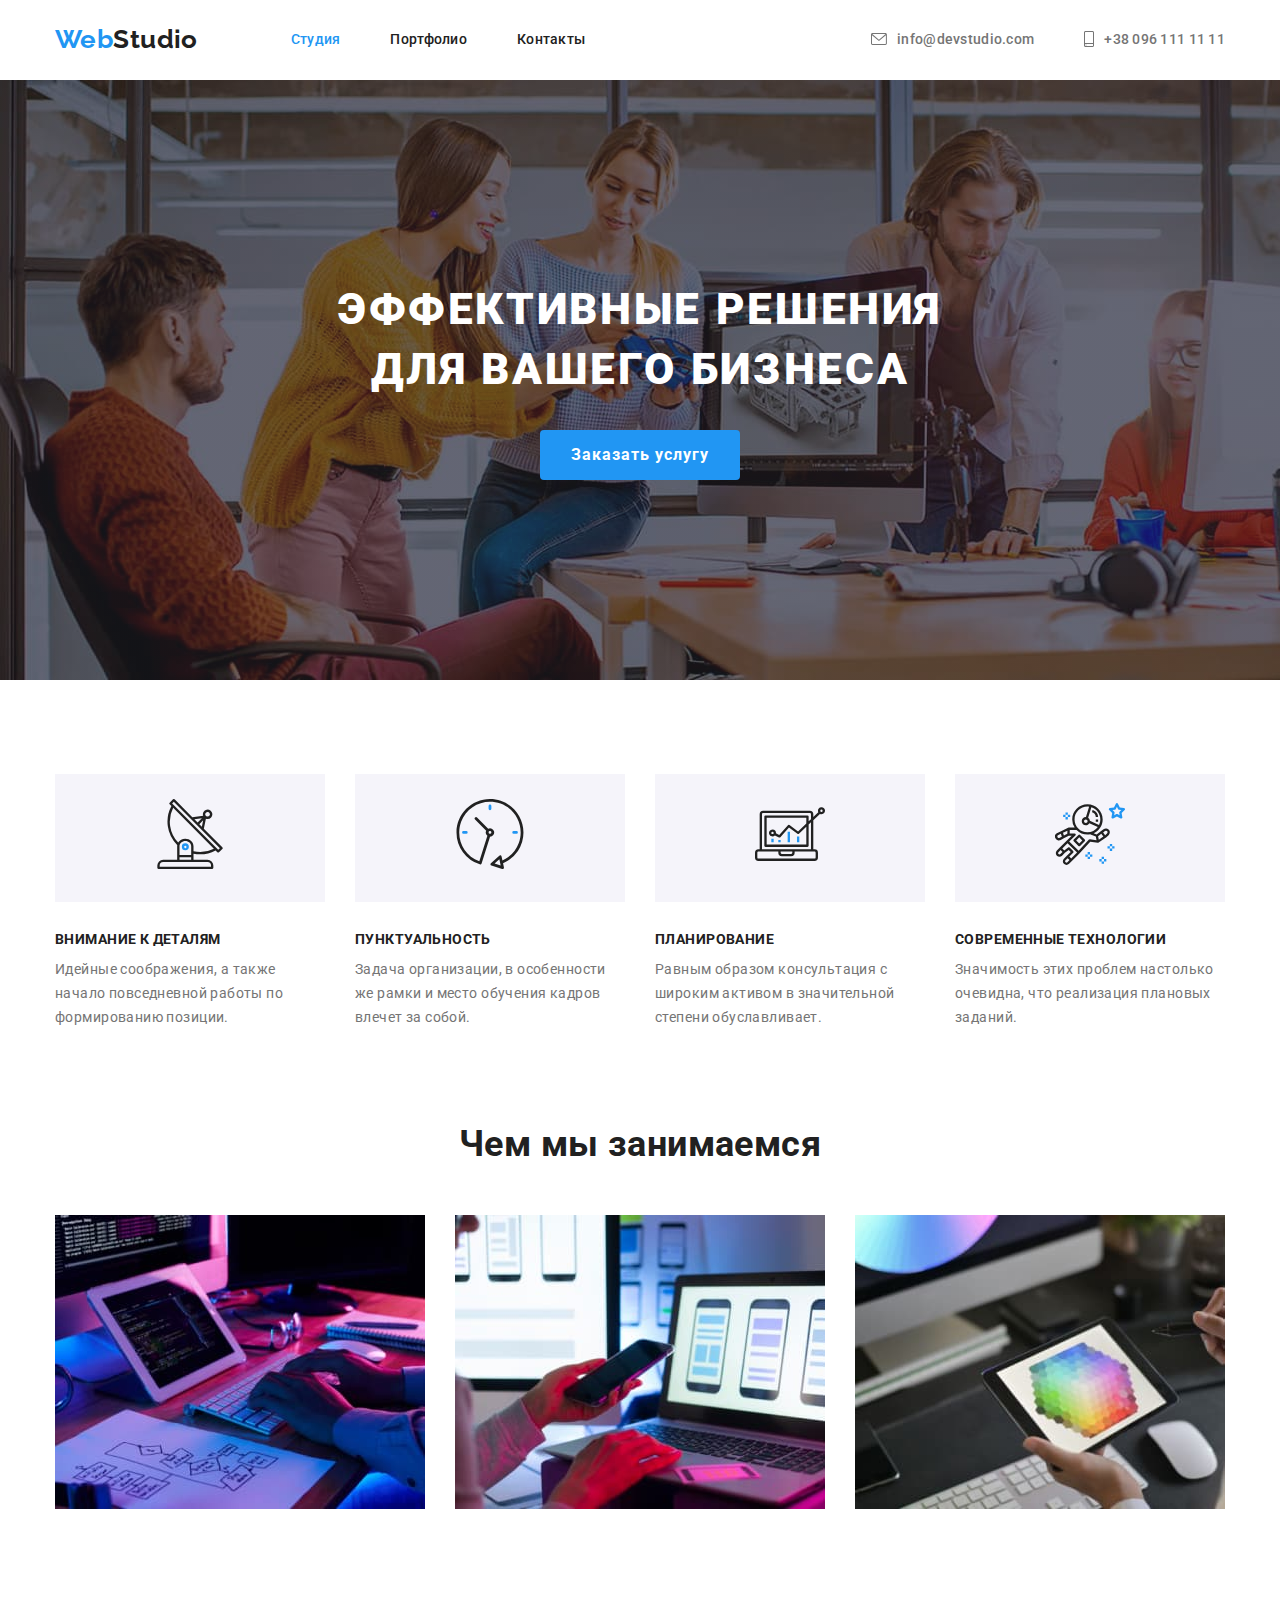
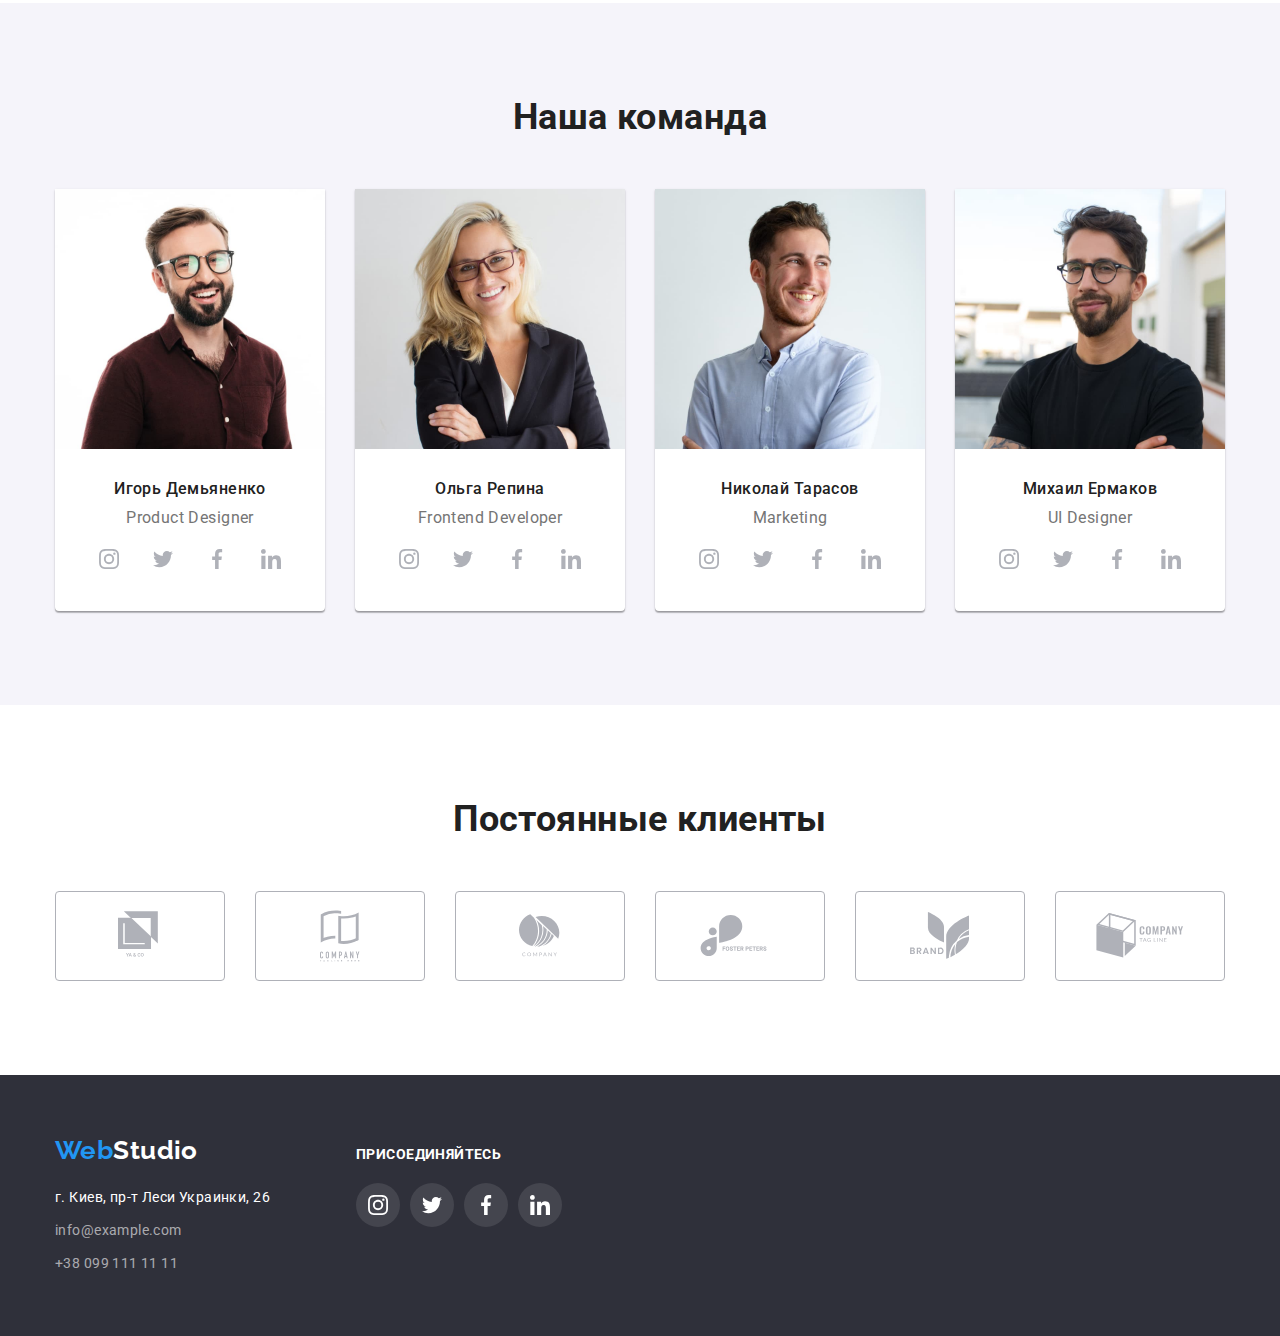
==== commit bb8d6d4e: "из ДЗ4" ====
--- a/index.html
+++ b/index.html
@@ -65,12 +65,13 @@
       <!--Шапка-->
       <section class="section primary">
         <div class="background">
-          <h1 class="title nomargin">
-            Эффективные решения <br />
-            для вашего бизнеса
-          </h1>
-          <!-- <a href="#" class="primary-button">Заказать услугу</a> -->
-          <button type="button" class="button">Заказать услугу</button>
+          <div class="primary-box">
+            <h1 class="title nomargin">
+              Эффективные решения для вашего бизнеса
+            </h1>
+            <!-- <a href="#" class="primary-button">Заказать услугу</a> -->
+            <button type="button" class="button">Заказать услугу</button>
+          </div>
         </div>
       </section>
 
@@ -346,42 +347,42 @@
           <h2 class="title">Постоянные клиенты</h2>
           <ul class="list clients-list flexbox wrap">
             <li class="item flexbox">
-              <a href="" class="link client-link">
+              <a href="" class="link client-link flexbox">
                 <svg class="client-icon" width="44px" height="49px">
                   <use href="./images/sprite.svg#icon-logo-1"></use>
                 </svg>
               </a>
             </li>
             <li class="item flexbox">
-              <a href="" class="link client-link"
+              <a href="" class="link client-link flexbox"
                 ><svg class="client-icon" width="40px" height="52px">
                   <use href="./images/sprite.svg#icon-logo-2"></use>
                 </svg>
               </a>
             </li>
             <li class="item flexbox">
-              <a href="" class="link client-link"
+              <a href="" class="link client-link flexbox"
                 ><svg class="client-icon" width="41px" height="43px">
                   <use href="./images/sprite.svg#icon-logo-3"></use>
                 </svg>
               </a>
             </li>
             <li class="item flexbox">
-              <a href="" class="link client-link"
+              <a href="" class="link client-link flexbox"
                 ><svg class="client-icon" width="80px" height="42px">
                   <use href="./images/sprite.svg#icon-logo-4"></use>
                 </svg>
               </a>
             </li>
             <li class="item flexbox">
-              <a href="" class="link client-link"
+              <a href="" class="link client-link flexbox"
                 ><svg class="client-icon" width="59px" height="47px">
                   <use href="./images/sprite.svg#icon-logo-5"></use>
                 </svg>
               </a>
             </li>
             <li class="item flexbox">
-              <a href="" class="link client-link"
+              <a href="" class="link client-link flexbox"
                 ><svg class="client-icon" width="88px" height="45px">
                   <use href="./images/sprite.svg#icon-logo-6"></use>
                 </svg>
--- a/css/styles.css
+++ b/css/styles.css
@@ -143,8 +143,15 @@
 
 .background {
   max-width: 1600px;
-  margin-right: auto;
-  margin-left: auto;
+  margin: 0px auto;
+  padding: 200px 0px;
+  height: 600px;
+  background-image: linear-gradient(
+      to right,
+      rgba(47, 48, 58, 0.4),
+      rgba(47, 48, 58, 0.4)
+    ),
+    url('../images/primary.jpg');
 }
 
 .topline {
@@ -228,19 +235,10 @@
   --color3: var(--text-accent);
 }
 
-/*Секция Шапка */
-.background {
-  margin-top: 0px;
-  margin-bottom: 0px;
-  padding: 200px 0px;
-
-  height: 600px;
-  background-image: linear-gradient(
-      to right,
-      rgba(47, 48, 58, 0.4),
-      rgba(47, 48, 58, 0.4)
-    ),
-    url('../images/primary.jpg');
+/* Контейнер для заголовка и кноки секции Шапка */
+.primary-box {
+  display: inline-block;
+  width: 696px;
 }
 
 /* Параметры заголовка h1 на странице Studio */
@@ -397,21 +395,23 @@
 /* Секция Постоянные клиенты */
 /* Список логотипов-ссылок на сайты клиентов */
 .clients-list > .item {
-  justify-content: center;
-  align-items: center;
-
   width: calc((100% - 30px * 5) / 6);
-  height: 90px;
-  border: 1px solid var(--bgd-icon);
-  box-sizing: border-box;
-  border-radius: 4px;
 }
 .clients-list .item:not(:nth-child(6n)) {
   margin-right: 30px;
+}
+.client-link {
+  justify-content: center;
+  align-items: center;
+  height: 90px;
+  width: 170px;
+  border: 1px solid var(--bgd-icon);
+  border-radius: 4px;
 }
 /* Ховер на логотипы-ссылки на сайты клиентов */
 .client-link:hover {
   --color4: var(--bgd-accent);
+  border: 1px solid var(--bgd-accent);
 }
 .clients .title {
   margin-bottom: 50px;
@@ -514,6 +514,9 @@
 .portfolio-filter .button:focus {
   color: var(--text-white);
   background-color: var(--bgd-accent);
+  box-shadow: 0px 3px 1px rgba(0, 0, 0, 0.1), 0px 1px 2px rgba(0, 0, 0, 0.08),
+    0px 2px 2px rgba(0, 0, 0, 0.12);
+  border-radius: 4px;
 }
 
 /* Правый марджин для сетки многострочного контейнера, исключаем каждый третий */
@@ -531,6 +534,9 @@
   width: calc((100% - 2 * 30px) / 3);
 }
 
+.portfolio-card-image {
+  display: inline-block;
+}
 /* Заголовки под карточками в портфолио */
 .portfolio-card-title > .title {
   margin-bottom: 4px;
@@ -562,7 +568,8 @@
 
 /* Тень при ховере на карточках-ссылках портфолио */
 .portfolio-link {
-  display: block;
+  display: inline-block;
+  width: 370px;
 }
 
 .portfolio-link:hover {
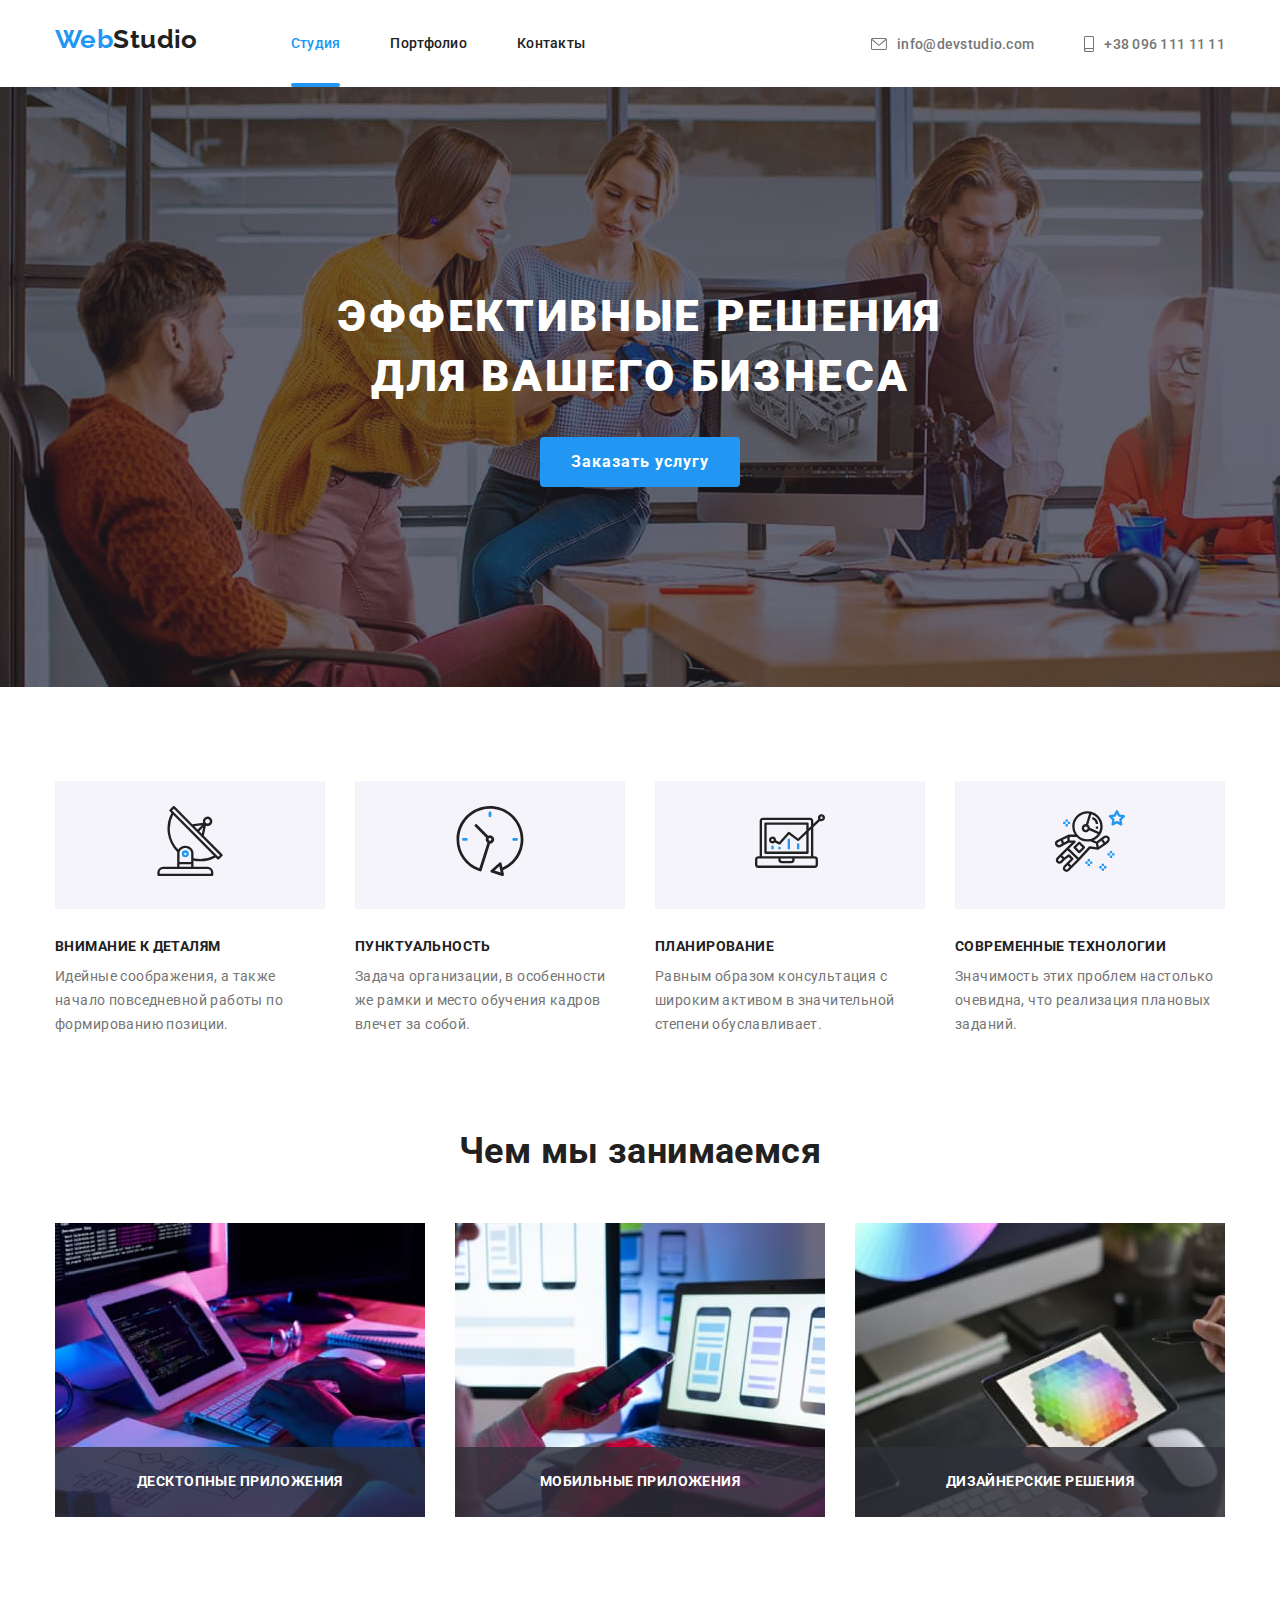
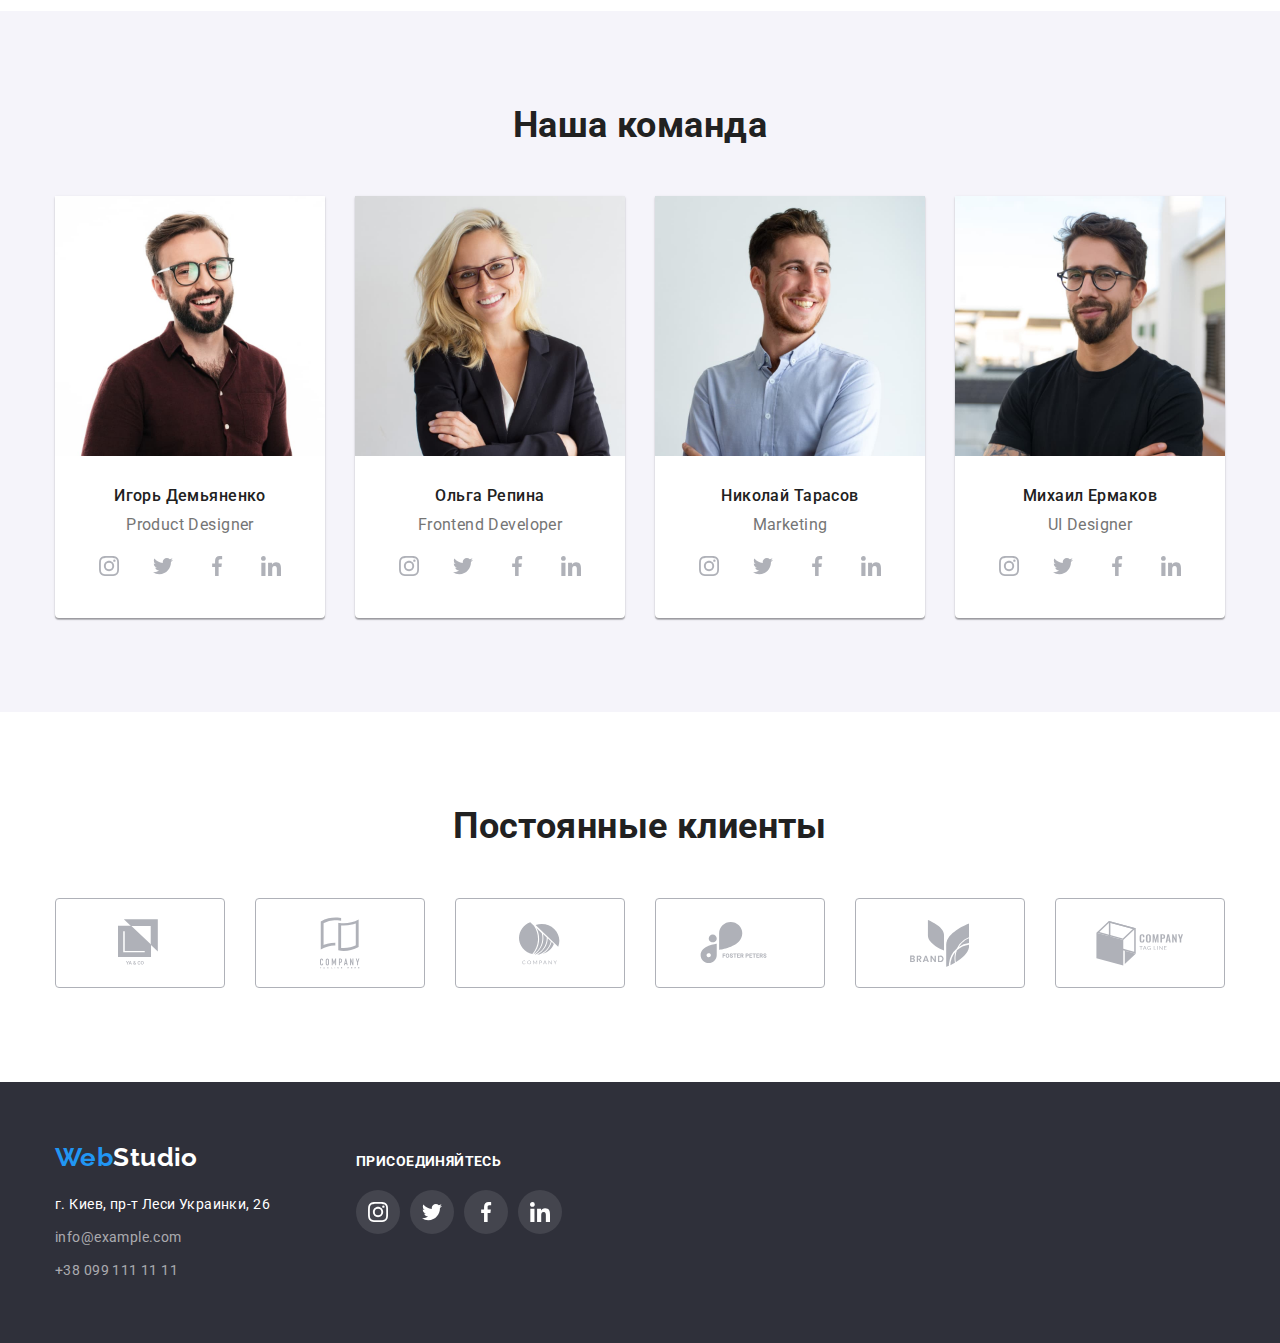
==== commit 6918dc7b: "Ховер, надписи" ====
--- a/index.html
+++ b/index.html
@@ -137,26 +137,29 @@
         <div class="container">
           <h2 class="title">Чем мы занимаемся</h2>
           <ul class="list activity-list flexbox wrap">
-            <li class="activity-card flexbox">
+            <li class="activity-card">
               <img
                 src="./images/ourwork-1.jpg"
                 alt="Рабочее место. Видны руки человека на клавиатуре, монитор, планшет, схема на листе бумаги А4."
                 width="370"
               />
-            </li>
-            <li class="activity-card flexbox">
+              <p class="activity-label nomargin">Десктопные приложения</p>
+            </li>
+            <li class="activity-card">
               <img
                 src="./images/ourwork-2.jpg"
                 alt="Телефон в руке человека. На экране ноутбука три дисплея мобильного телефона."
                 width="370"
               />
-            </li>
-            <li class="activity-card flexbox">
+              <p class="activity-label nomargin">Мобильные приложения</p>
+            </li>
+            <li class="activity-card">
               <img
                 src="./images/ourwork-3.jpg"
                 alt="Экран ноутбука с цветовой палитрой в виде шестиугольника."
                 width="370"
               />
+              <p class="activity-label nomargin">Дизайнерские решения</p>
             </li>
           </ul>
         </div>
@@ -348,42 +351,42 @@
           <ul class="list clients-list flexbox wrap">
             <li class="item flexbox">
               <a href="" class="link client-link flexbox">
-                <svg class="client-icon" width="44px" height="49px">
+                <svg class="client-icon" width="44" height="49">
                   <use href="./images/sprite.svg#icon-logo-1"></use>
                 </svg>
               </a>
             </li>
             <li class="item flexbox">
               <a href="" class="link client-link flexbox"
-                ><svg class="client-icon" width="40px" height="52px">
+                ><svg class="client-icon" width="40" height="52">
                   <use href="./images/sprite.svg#icon-logo-2"></use>
                 </svg>
               </a>
             </li>
             <li class="item flexbox">
               <a href="" class="link client-link flexbox"
-                ><svg class="client-icon" width="41px" height="43px">
+                ><svg class="client-icon" width="41" height="43">
                   <use href="./images/sprite.svg#icon-logo-3"></use>
                 </svg>
               </a>
             </li>
             <li class="item flexbox">
               <a href="" class="link client-link flexbox"
-                ><svg class="client-icon" width="80px" height="42px">
+                ><svg class="client-icon" width="80" height="42">
                   <use href="./images/sprite.svg#icon-logo-4"></use>
                 </svg>
               </a>
             </li>
             <li class="item flexbox">
               <a href="" class="link client-link flexbox"
-                ><svg class="client-icon" width="59px" height="47px">
+                ><svg class="client-icon" width="59" height="47">
                   <use href="./images/sprite.svg#icon-logo-5"></use>
                 </svg>
               </a>
             </li>
             <li class="item flexbox">
               <a href="" class="link client-link flexbox"
-                ><svg class="client-icon" width="88px" height="45px">
+                ><svg class="client-icon" width="88" height="45">
                   <use href="./images/sprite.svg#icon-logo-6"></use>
                 </svg>
               </a>
--- a/css/styles.css
+++ b/css/styles.css
@@ -31,6 +31,8 @@
   --bdg-social: rgba(255, 255, 255, 0.1);
   --bgd-icon: #afb1b8;
   --bgd-footer-icon: rgba(255, 255, 255, 0.1);
+  --bgd-portfolio-footer: rgba(33, 150, 243, 0.9);
+  --bgd-activity: rgba(47, 48, 58, 0.8);
 }
 /* Пока отдельно указала белый цвет  для фона и для текста */
 /* Разные переменные, если нужно будет поменять переменную цвета текста, не затронет цвет фона и наоборот */
@@ -157,18 +159,21 @@
 .topline {
   align-items: center;
   justify-content: space-between;
-  padding-top: 24px;
-  padding-bottom: 25px;
 }
 /* Правый марджин между логотипом и ссылками на страницы в основном nav */
 .studio-nav .logo {
   margin-right: 93px;
+  padding-top: 24px;
+  padding-bottom: 25px;
 }
 
 .studio-nav {
-  align-items: center;
-}
-
+  align-items: baseline;
+}
+
+.studio-list-page {
+  padding-bottom: 32px;
+}
 /* Правые марджины внутри списков из nav и списка контактов */
 .studio-list-page > .item:not(:last-child),
 .studio-list-contacts > .item:not(:last-child) {
@@ -235,6 +240,20 @@
   --color3: var(--text-accent);
 }
 
+/* ховер для активной ссылки */
+.link.current::after {
+  position: relative;
+  left: 0;
+  top: 32px;
+
+  content: '';
+  display: block;
+  width: 100%;
+  height: 4px;
+  border-radius: 2px;
+  background-color: var(--bgd-accent);
+}
+
 /* Контейнер для заголовка и кноки секции Шапка */
 .primary-box {
   display: inline-block;
@@ -311,11 +330,30 @@
 
 /* Карточка - наша деятельность */
 .activity-card {
+  position: relative;
+  display: inline-flex;
   justify-content: center;
   width: calc((100% - 30px * 2) / 3);
 }
+
 .activity-card:not(:nth-child(3n)) {
   margin-right: 30px;
+}
+
+.activity-label {
+  position: absolute;
+  bottom: 0;
+  left: 0;
+  padding: 27px 0px;
+  width: 100%;
+  font-weight: 700;
+  font-size: 14px;
+  line-height: 1.14;
+
+  letter-spacing: 0.03em;
+  text-transform: uppercase;
+  color: var(--text-white);
+  background-color: var(--bgd-activity);
 }
 
 /* Секция Наша команда */
@@ -534,9 +572,6 @@
   width: calc((100% - 2 * 30px) / 3);
 }
 
-.portfolio-card-image {
-  display: inline-block;
-}
 /* Заголовки под карточками в портфолио */
 .portfolio-card-title > .title {
   margin-bottom: 4px;
@@ -569,14 +604,39 @@
 /* Тень при ховере на карточках-ссылках портфолио */
 .portfolio-link {
   display: inline-block;
+  position: relative;
   width: 370px;
 }
 
+.portfolio-card-image::after {
+  position: absolute;
+  top: 0;
+  left: 0;
+  content: 'Технокряк это современная площадка распространения коронавируса. Компании используют эту платформу для цифрового шпионажа и атак на защищённые сервера конкурентов.';
+  display: block;
+  padding: 63px 24px;
+  width: 370px;
+  height: 294px;
+
+  opacity: 0;
+  font-weight: normal;
+  font-size: 18px;
+  line-height: 1.56;
+  letter-spacing: 0.03em;
+
+  color: var(--text-white);
+  background-color: var(--bgd-portfolio-footer);
+}
+
 .portfolio-link:hover {
+  border: 1px solid var(--bgd-border);
   box-shadow: 0px 1px 1px rgba(0, 0, 0, 0.12), 0px 4px 4px rgba(0, 0, 0, 0.06),
     1px 4px 6px rgba(0, 0, 0, 0.16);
 }
 
+.portfolio-link:hover .portfolio-card-image::after {
+  opacity: 1;
+}
 /* ...........Для тестирования.................. */
 
 /* .container,
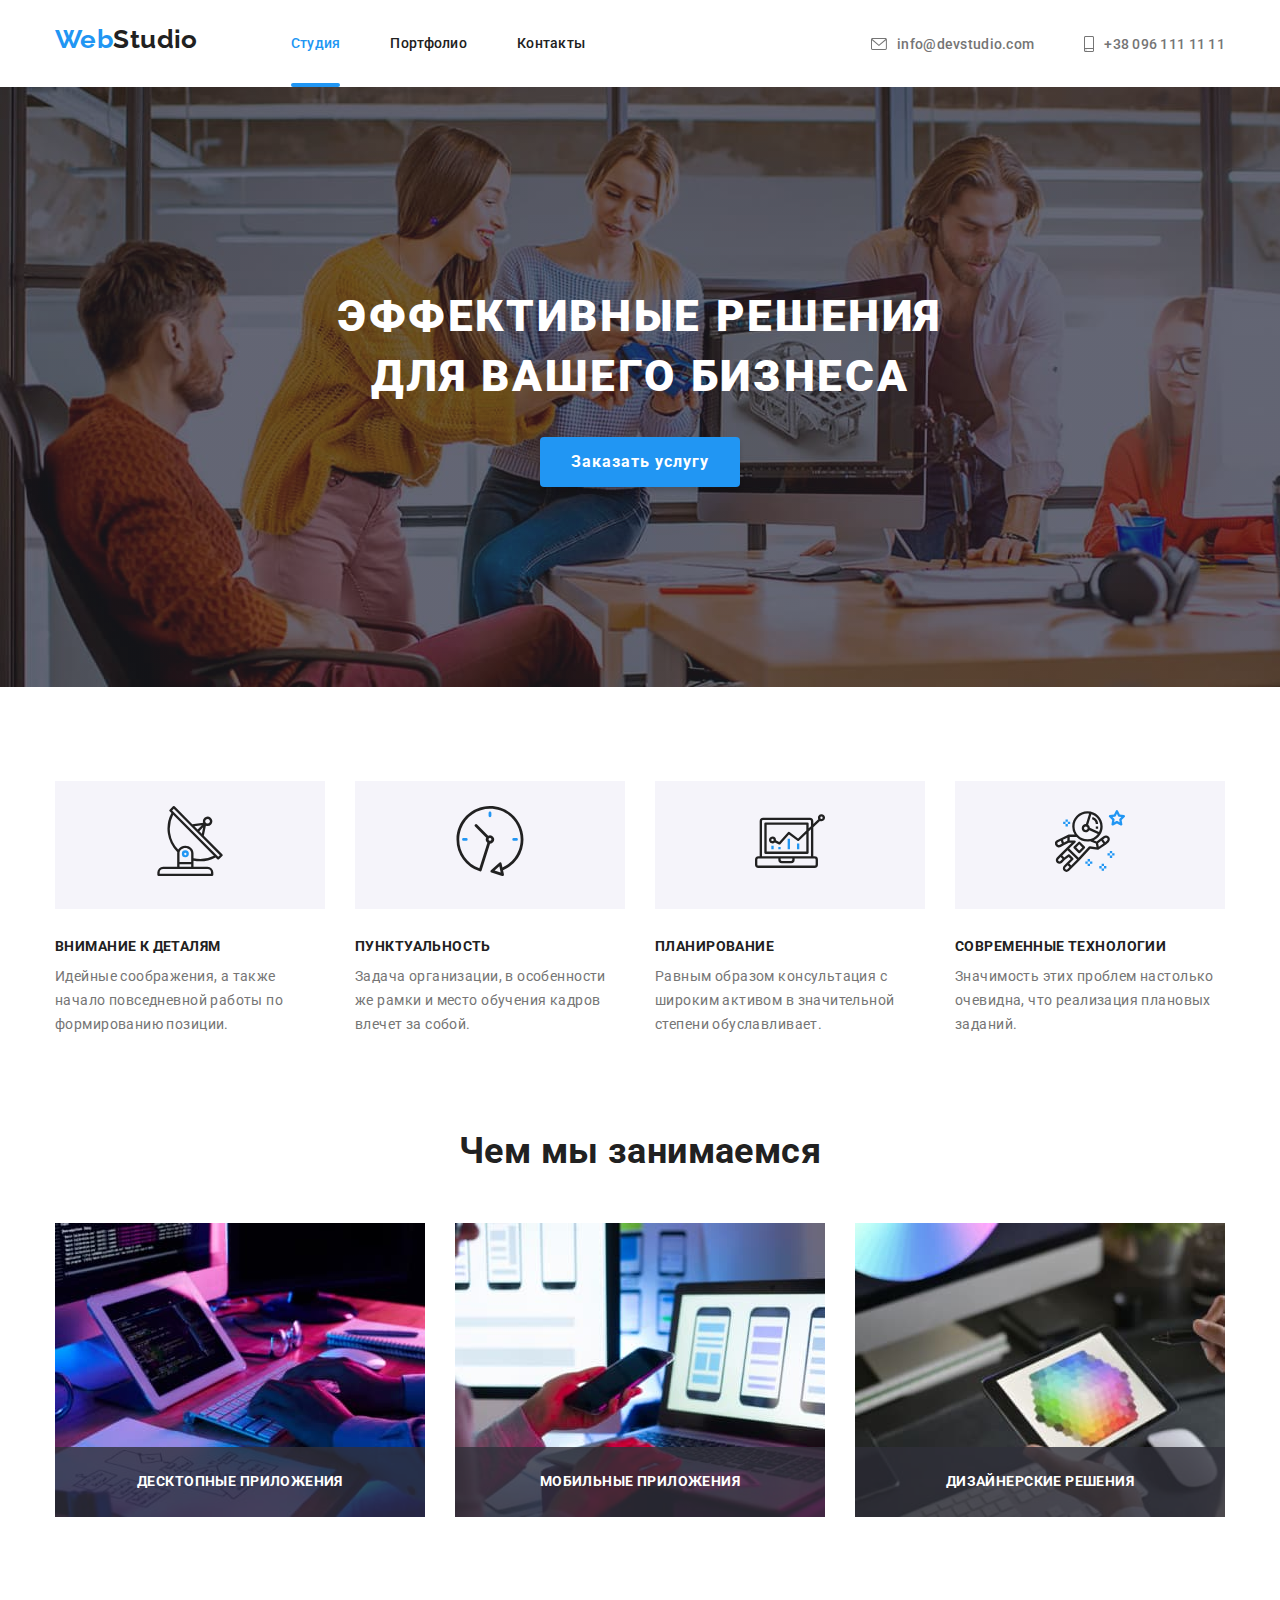
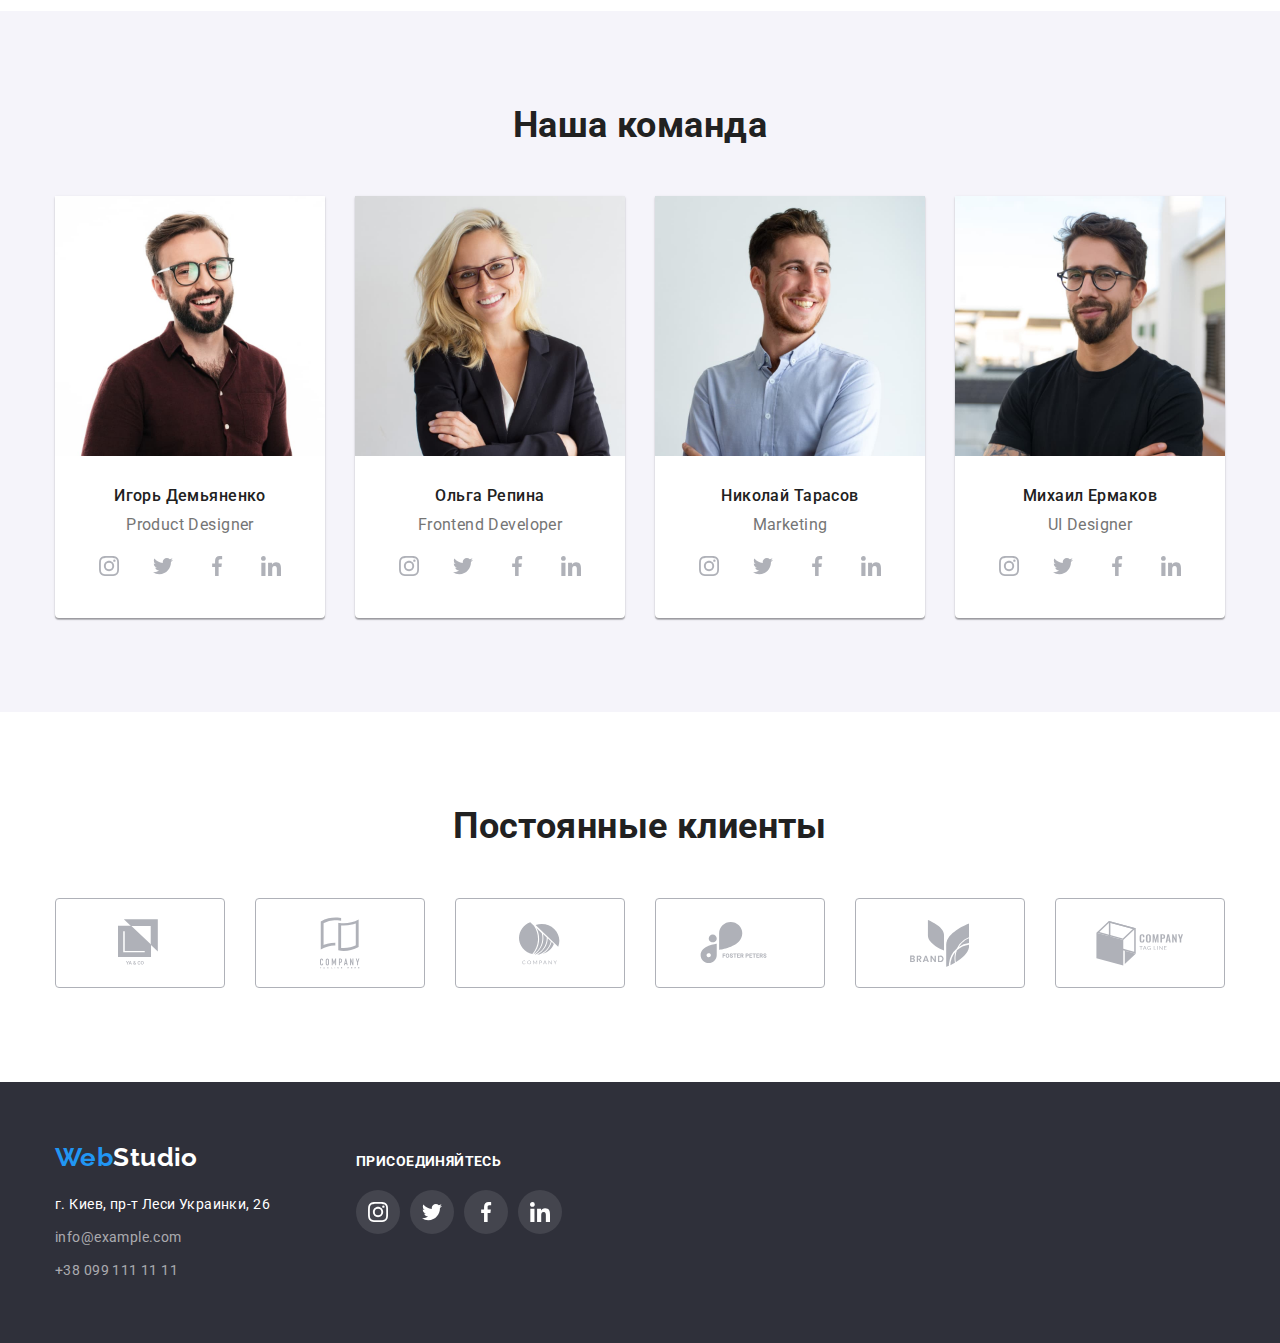
==== commit 5b4a078e: "ДЗ5 часть2" ====
--- a/index.html
+++ b/index.html
@@ -70,7 +70,9 @@
               Эффективные решения для вашего бизнеса
             </h1>
             <!-- <a href="#" class="primary-button">Заказать услугу</a> -->
-            <button type="button" class="button">Заказать услугу</button>
+            <button type="button" class="button" data-modal-open>
+              Заказать услугу
+            </button>
           </div>
         </div>
       </section>
@@ -450,5 +452,15 @@
         </div>
       </div>
     </footer>
+    <div class="backdrop is-hidden" data-modal>
+      <div class="modal">
+        <button type="button" class="button-close flexbox" data-modal-close>
+          <svg class="icon-close" width="18" height="18">
+            <use href="./images/sprite.svg#icon-close"></use>
+          </svg>
+        </button>
+      </div>
+    </div>
+    <script src="./js/modal.js"></script>
   </body>
 </html>
--- a/css/styles.css
+++ b/css/styles.css
@@ -25,6 +25,7 @@
   --bgd-primary: #ffffff;
   --bgd-second: #f5f4fa;
   --bgd-accent: #2196f3;
+  --bgd-button-hover: #188ce8;
   --bgd-border: #eeeeee;
   --bgd-line: #ececec;
   --bgd-header-footer: #2f303a;
@@ -33,6 +34,8 @@
   --bgd-footer-icon: rgba(255, 255, 255, 0.1);
   --bgd-portfolio-footer: rgba(33, 150, 243, 0.9);
   --bgd-activity: rgba(47, 48, 58, 0.8);
+  --bgd-overlay: rgba(0, 0, 0, 0.2);
+  --border-close: rgba(0, 0, 0, 0.1);
 }
 /* Пока отдельно указала белый цвет  для фона и для текста */
 /* Разные переменные, если нужно будет поменять переменную цвета текста, не затронет цвет фона и наоборот */
@@ -287,7 +290,11 @@
   border: none;
   border-radius: 4px;
   background-color: var(--bgd-accent);
+  box-shadow: 0px 4px 4px rgba(0, 0, 0, 0.15);
   cursor: pointer;
+}
+.primary .button:hover {
+  background-color: var(--bgd-button-hover);
 }
 
 /* Секция Особенности */
@@ -637,6 +644,55 @@
 .portfolio-link:hover .portfolio-card-image::after {
   opacity: 1;
 }
+
+.backdrop {
+  position: fixed;
+  top: 0;
+  left: 0;
+  width: 100%;
+  height: 100%;
+  background-color: var(--bgd-overlay);
+}
+
+.backdrop.is-hidden {
+  opacity: 0;
+  pointer-events: none;
+}
+
+.modal {
+  position: absolute;
+  top: 50%;
+  left: 50%;
+  transform: translate(-50%, -50%);
+
+  width: 528px;
+  height: 581px;
+
+  background-color: var(--bgd-primary);
+  box-shadow: 0px 1px 3px rgba(0, 0, 0, 0.12), 0px 1px 1px rgba(0, 0, 0, 0.14),
+    0px 2px 1px rgba(0, 0, 0, 0.2);
+  border-radius: 4px;
+}
+.button-close {
+  position: absolute;
+  top: 8px;
+  right: 8px;
+  padding: 0;
+  margin: 0;
+  justify-content: center;
+  align-items: center;
+
+  width: 30px;
+  height: 30px;
+  border-radius: 50%;
+  border: 1px solid var(--border-close);
+}
+
+.icon-close {
+  justify-content: center;
+  align-items: center;
+}
+
 /* ...........Для тестирования.................. */
 
 /* .container,
